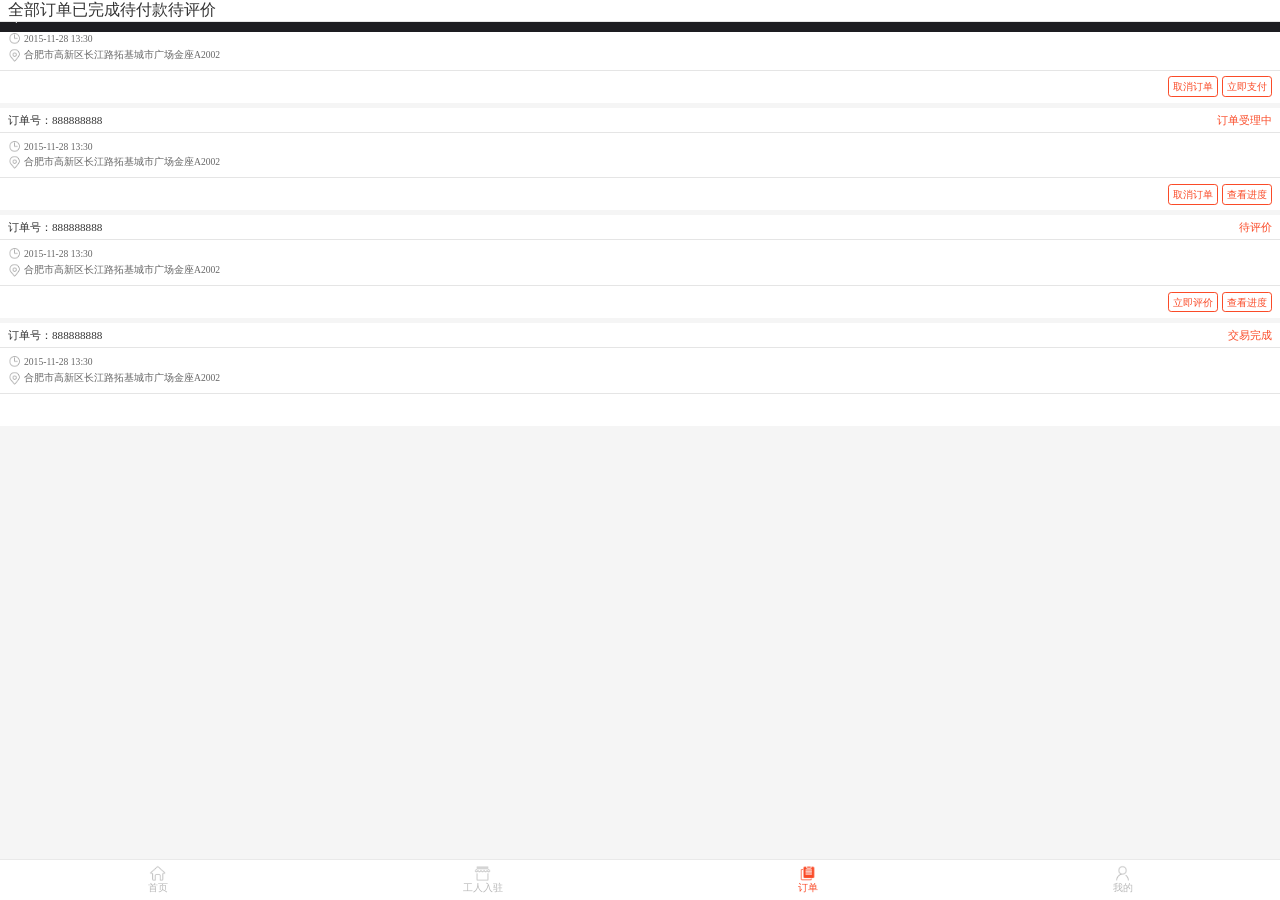
==== order.html @ eb3d5f2c "rename 1.0" ====
<!DOCTYPE html>
<html>
<head>
<meta http-equiv="Content-Type" content="text/html; charset=utf-8" />
<meta content="width=device-width, initial-scale=1.0, minimum-scale=1.0, maximum-scale=1.0, user-scalable=no" name="viewport">
<meta content="yes" name="apple-mobile-web-app-capable" />
<meta content="black" name="apple-mobile-web-app-status-bar-style" />
<meta content="telephone=no" name="format-detection" />
<title>我的订单</title>
<link rel="stylesheet" type="text/css" href="css/base.css">
<link rel="stylesheet" type="text/css" href="css/common.css">
<script type="text/javascript" src="js/jquery.min.js" ></script>
<script src="js/common.js"></script>
</head>

<body>
<header class="header" id="header">
<a href="javascript:history.go(-1)" target=_self class="back">返回</a>
<h1>我的订单</h1>
</header>
<!--header-end-->

<div class="container" id="container">

<!--我的订单选项卡-->
<div id="my-order" class="my-order">

    <!--栏目-->
    <ul id="nav">
      <li><span class="selected"><h2>全部订单</h2></span></li>
      <li><span><h2>已完成</h2></span></li>
      <li><span><h2>待付款</h2></span></li>
      <li><span><h2>待评价</h2></span></li>
    </ul>
    <!--栏目-->

    <!--内容-->
    <div id="menu_con">

      <!--全部订单开始-->
      <section class="tag" style="display:block">

        <div class="my-order-item">
          <div class="my-order-item-tit clearfix">
          <h3>订单号：888888888</h3>
          <span class="my-order-wait-zf">等待支付</span>
          </div>
          <div class="my-order-item-txt">
            <div class="my-order-time">2015-11-28  13:30</div>
            <div class="my-order-address">合肥市高新区长江路拓基城市广场金座A2002</div>
          </div>
          <div class="my-order-item-btn">
            <div class="pos-r">
              <span class="my-order-item-cancel">取消订单</span>
              <span class="my-order-item-red"><a href="order-payment.html">立即支付</a></span>
            </div>
          </div>
        </div>

        <div class="my-order-item">
          <div class="my-order-item-tit clearfix">
          <h3>订单号：888888888</h3>
          <span class="my-order-acceptance">订单受理中</span>
          </div>
          <div class="my-order-item-txt">
            <div class="my-order-time">2015-11-28  13:30</div>
            <div class="my-order-address">合肥市高新区长江路拓基城市广场金座A2002</div>
          </div>
          <div class="my-order-item-btn">
            <div class="pos-r">
              <span class="my-order-item-cancel">取消订单</span>
              <span class="my-order-item-jindu"><a href="order-schedule1.html">查看进度</a></span>
            </div>
          </div>
        </div>

        <div class="my-order-item">
          <div class="my-order-item-tit clearfix">
          <h3>订单号：888888888</h3>
          <span class="my-order-wait-pj">待评价</span>
          </div>
          <div class="my-order-item-txt">
            <div class="my-order-time">2015-11-28  13:30</div>
            <div class="my-order-address">合肥市高新区长江路拓基城市广场金座A2002</div>
          </div>
          <div class="my-order-item-btn">
            <div class="pos-r">
              <span class="my-order-item-red"><a href="order-evaluation.html">立即评价</a></span>
              <span class="my-order-item-jindu"><a href="order-schedule1.html">查看进度</a></span>
            </div>
          </div>
        </div>

        <div class="my-order-item">
          <div class="my-order-item-tit clearfix">
          <h3>订单号：888888888</h3>
          <span class="my-order-over">交易完成</span>
          </div>
          <div class="my-order-item-txt">
            <div class="my-order-time">2015-11-28  13:30</div>
            <div class="my-order-address">合肥市高新区长江路拓基城市广场金座A2002</div>
          </div>
          <div class="my-order-item-btn">
            <div class="pos-r">
<!--              <span class="my-order-item-cancel">取消订单</span>
              <span class="my-order-item-jindu"><a href="order-schedule1.html">查看进度</a></span>-->
            </div>
          </div>
        </div>
      </section>
      <!--全部订单结束-->

      <!--已完成开始-->
      <section class="tag" style="display:none">
        <div class="my-order-item">
          <div class="my-order-item-tit clearfix">
          <h3>订单号：888888888</h3>
          <span class="my-order-over">交易完成</span>
          </div>
          <div class="my-order-item-txt">
            <div class="my-order-time">2015-11-28  13:30</div>
            <div class="my-order-address">合肥市高新区长江路拓基城市广场金座A2002</div>
          </div>
          <div class="my-order-item-btn">
            <div class="pos-r">
<!--              <span class="my-order-item-cancel">取消订单</span>-->
            </div>
          </div>
        </div>
      </section>
      <!--已完成结束-->

      <!--待付款开始-->
      <section class="tag" style="display:none">
        <div class="my-order-item">
          <div class="my-order-item-tit clearfix">
          <h3>订单号：888888888</h3>
          <span class="my-order-wait-zf">等待支付</span>
          </div>
          <div class="my-order-item-txt">
            <div class="my-order-time">2015-11-28  13:30</div>
            <div class="my-order-address">合肥市高新区长江路拓基城市广场金座A2002</div>
          </div>
          <div class="my-order-item-btn">
            <div class="pos-r">
              <span class="my-order-item-cancel">取消订单</span>
              <span class="my-order-item-pay">立即支付</span>
            </div>
          </div>
        </div>
      </section>
      <!--待付款结束-->

      <!--待评价开始-->
      <section class="tag" style="display:none">
        <div class="my-order-item">
          <div class="my-order-item-tit clearfix">
          <h3>订单号：888888888</h3>
          <span class="my-order-wait-pj">待评价</span>
          </div>
          <div class="my-order-item-txt">
            <div class="my-order-time">2015-11-28  13:30</div>
            <div class="my-order-address">合肥市高新区长江路拓基城市广场金座A2002</div>
          </div>
          <div class="my-order-item-btn">
            <div class="pos-r">
              <span class="my-order-item-pj">立即评价</span>
              <span class="my-order-item-jindu"><a href="order-schedule1.html">查看进度</a></span>
            </div>
          </div>
        </div>
      </section>
      <!--待评价结束-->
    </div>
    <!--内容-->

</div>
<script>
var tabs=function(){
    function tag(name,elem){
        return (elem||document).getElementsByTagName(name);
    }
    //获得相应ID的元素
    function id(name){
        return document.getElementById(name);
    }
    function first(elem){
        elem=elem.firstChild;
        return elem&&elem.nodeType==1? elem:next(elem);
    }
    function next(elem){
        do{
            elem=elem.nextSibling;
        }while(
            elem&&elem.nodeType!=1
        )
        return elem;
    }
    return {
        set:function(elemId,tabId){
            var elem=tag("li",id(elemId));
            var tabs=tag("section",id(tabId));
            var listNum=elem.length;
            var tabNum=tabs.length;
            for(var i=0;i<listNum;i++){
                    elem[i].onclick=(function(i){
                        return function(){
                            for(var j=0;j<tabNum;j++){
                                if(i==j){
                                    tabs[j].style.display="block";
                                    //alert(elem[j].firstChild);
                                    elem[j].firstChild.className="selected";
                                }
                                else{
                                    tabs[j].style.display="none";
                                    elem[j].firstChild.className="";
                                }
                            }
                        }
                    })(i)
            }
        }
    }
}();
tabs.set("nav","menu_con");//执行
</script>
<script language="JavaScript">
 $(document).ready(function(){
	$('html,body').animate({scrollTop:'0px'},"fast");
  $("#nav li").click(function(){
	$('html,body').animate({scrollTop: '0px'},"fast");
  });
  });
</script>
<!--我的订单选项卡结束-->

</div>
<!--container-end-->

<!--footer-->
<footer class="footer" id="footer">
  <ul class="footnav box-flex">
    <li><a href="index.html" class="home"><i></i><span class="full-block">首页</span></a></li>
    <li><a href="worker-join.html" class="foot-worker"><i></i><span class="full-block">工人入驻</span></a></li>
    <li class="on"><a href="my-order.html" class="foot-order"><i></i><span class="full-block">订单</span></a></li>
    <li><a href="my.html" class="my"><i></i><span class="full-block">我的</span></a></li>
  </ul>
</footer>
<!--footer-end-->

</body>
</html>
---- css/base.css ----
@charset "utf-8";
/* CSS Document */

/* CSS Document */@charset=utf-8;/*css reset*/
* {
	box-sizing:border-box;
	-moz-box-sizing:border-box;/* Firefox */
	-webkit-box-sizing:border-box;/* Safari */
	outline: none;
	-webkit-text-size-adjust: none;
	-webkit-tap-highlight-color: rgba(0, 0, 0, 0);
	-webkit-tap-highlight-color: transparent;/* For some Androids */
}
html {
	-webkit-text-size-adjust:none;
	-webkit-text-size-adjust: none;
	-webkit-tap-highlight-color: rgba(0, 0, 0, 0);
	-webkit-tap-highlight-color: transparent;/* For some Androids */
}
body {
	font-family:"microsoft yahei";
	color:#333;
	background:#f5f5f5;
	outline: none;
}
body, div, dl, dt, dd, ul, ol, li, p, h1, h2, h3, h4, h5, h6, pre, form, fieldset, th, td {
	margin:0;
	padding:0;
}
h1, h2, h3, h4, h5, h6, input, select, textarea, option, button {
	font-size:100%;
	font-weight:normal;
}
table {
	border-collapse:collapse;
	border-spacing:0;
}
fieldset, img {
	border:0
}
h1, h2, h3, h4, h5, h6, input, select, textarea, option, button {
	font-size:100%
}
abbr {
	border:0;
}
em, i {
	font-style:normal;
}
ul, ol, li {
	list-style:none;
}
ul{ background-color:#fff; }
a {
	text-decoration:none;
	outline: none;
	display:block;
}
a:hover { vertical-align:
	outline: none;
	text-decoration:none;
}
a, button, input, textarea, select {
	-webkit-tap-highlight-color: rgba(0, 0, 0, 0);
	background:none;
	border:none;
}/* 1.去除android a/button/input标签被点击时产生的边框 2.去除ios a标签被点击时产生的半透明灰色背景 */
.clear {
	clear:both;
	height:0;
}
textarea {
	resize:none;
}/*禁止改变大小*//*解决firefox按钮文字难以垂直居中问题*/
input[type="reset"]::-moz-focus-inner, input[type="button"]::-moz-focus-inner, input[type="submit"]::-moz-focus-inner, input[type="file"] > input[type="button"]::-moz-focus-inner {
border:none;
padding:0;
}
input, textarea, select, option, button, form, fieldset {
	font-family: "microsoft yahei";
	margin:0;
	padding:0;
	border:none;
	outline:none;
	-moz-box-sizing: content-box;
	-webkit-box-sizing: content-box;
	-o-box-sizing: content-box;
	-ms-box-sizing: content-box;
	box-sizing: content-box;
}
/* common */.txthide {
	text-indent:-9999px;
	overflow:hidden;
}
.rightmore:after {
	content:' >>';
	font-weight:bold;
}
.leftmore:before {
	content:' >>';
	font-weight:bold;
}
.txt-ellipsis {
	width:100%;
	overflow:hidden;
	word-break: break-all;
	text-overflow: ellipsis;
	-webkit-line-clamp:1;
	-webkit-box-orient: vertical;
	display: -webkit-box;
	font-size: 1.375em;
}
/*about pisition*/.center {
	margin-left:auto;
	margin-right:auto;
}
.fl {
	float:left;
	display:inline;
}/*浮动bug*/
.fr {
	float:right;
	display:inline;
}
.clearfix:after {
	content:".";
	height:0;
	display:block;
	visibility:hidden;
	clear:both;
}/*IE6>*/
*html .clearfix {
*zoom:1
}/*IE7>*/
*:first-child + html .clearfix {
	zoom:1
}
.zoom {
*zoom:1
}
img {
	display: block;
	width: 100%;
	height: auto;
}
.box-flex {
	display:-moz-box;/* Firefox */
	display:-webkit-box;/* Safari and Chrome */
	display:box;
}
/*-------------header-----------*/
.header {
	position: fixed;
	top: 0;
	left: 0;
	height:2rem;
	line-height:2rem;
	background-color:#1d1d21;
	width:100%;
	display: -moz-box;
	display: -webkit-box;
	display: box;
	-ms-flex-align: center;
	-webkit-align-items: center;
	-webkit-box-align: center;
	align-items: center;
	z-index: 1000;
}
.header a {
	color:#fff;
	font-size:0.7rem;
}
.header a.back {
	background:url(../images/back.png) left center no-repeat;
	background-size:auto 40%;
	padding-left:0.625rem;
	margin:0 0.625rem;
}
.header h1{ color:#fff; font-size:0.8rem; margin-right:3.25rem; text-align:center;-webkit-box-flex: 1;-moz-box-flex: 1;-ms-box-flex: 1; box-flex: 1;}
.header-save h1{ margin-right:0; }
.header-save button{ color:#fff; padding-left: 0.625rem; margin:0 0.625rem;font-size: 0.7rem;}
/*-------------footer-----------*/
/*footer*/
.footer {position:fixed;bottom:0;left:0;width:100%;border-top:1px solid #e9e9e9;background:rgba(255, 255, 255, 1);z-index:9999;}
.footnav{width:100%;}
.footnav li {-moz-box-flex:1;-webkit-box-flex:1; box-flex:1;}
.footnav li a { display:inline-block; width:100%; padding:0.3rem 0; }
.footnav li a span{ display:block;width:100%; font-size:0.6rem;color:#b9b9b9;text-align:center;}
.footnav li a i{ display:block; width:1.1rem; height:1.1rem; margin:0 auto; background-position:center center; background-repeat: no-repeat; background-size:contain;}
.footnav li .home i{background-image:url(../images/home.png);}
.footnav li .foot-worker i{background-image:url(../images/worker.png);}
.footnav li .foot-order i{background-image:url(../images/order.png);}
.footnav li .my i{background-image:url(../images/my.png);}
.footnav li.on a span{color:#fa4b28;}
.footnav li.on .home i{background-image:url(../images/home-on.png);}
.footnav li.on .foot-worker i{background-image:url(../images/worker-on.png);}
.footnav li.on .foot-order i{background-image:url(../images/order-on.png);}
.footnav li.on .my i{background-image:url(../images/my-on.png);}
---- css/common.css ----
@charset "utf-8";

.header-bot-item {
	height: 1.75rem;
	line-height: 1.75rem;
	background-color: #fa4b28;
	color: #fff;
	width: 100%;
	display: -moz-box;
	display: -webkit-box;
	display: box;
	-ms-flex-align: center;
	-webkit-align-items: center;
	-webkit-box-align: center;
	align-items: center
}
.header-bot-item em {
	font-size: 0.7rem;
	display: block;
	margin-left: 0.625rem;
	text-align: center
}
.header-bot-item h2 {
	font-size: 0.75rem;
	text-align: center;
	-webkit-box-flex: 1;
	-moz-box-flex: 1;
	-ms-box-flex: 1;
	box-flex: 1
}
.header-bot-item .tel {
	width: 25px;
	height: 25px;
	float: left;
	left: 370px;
	position: relative;
	top: 10px;
	z-index: 5;
	background: url(../images/header-bot-tel.jpg) center center no-repeat;
	background-size: cover
}
.banner {
	position: relative;
	background: #fff
}
.banner-pics-list li {
	width: 100%
}
.banner-pics-list li a img {
	display: block;
	width: 100%
}
.banner-tit {
	position: absolute;
	left: 0;
	bottom: 0.5rem;
	font-size: 0;
	width: 100%;
	text-align: center;
	background-color: transparent
}
.banner-tit li {
	width: 0.5rem;
	height: 0.5rem;
	display: inline-block;
	vertical-align: middle;
	background-color: rgba(255, 255, 255, 1);
	-webkit-border-radius: 100%;
	border-radius: 100%;
	margin-right: 0.3rem
}
.banner-tit li.on {
	background-color: rgba(0, 0, 0, .4)
}
.ind-nav {
	margin-bottom: 0.35rem;
	position: relative
}
.ind-nav::after {
	content: '';
	height: 1px;
	width: 100%;
	background: #ededed;
	position: absolute;
	bottom: 0;
	left: 0
}
.ind-nav .ind-tit {
	height: 1.85rem;
	background-color: #FFF
}
.ind-nav .ind-tit h2 {
	height: 1.85rem;
	line-height: 2rem;
	width: 4.2rem;
	color: #fff;
	font-size: 0.7rem;
	text-align: center;
	background: url(../images/ind-tit.png) center center no-repeat;
	background-size: contain
}
.ind-nav ul {
	height: 8rem;
	border-top: 1px solid #efefef;
	overflow: hidden
}
.ind-nav ul.intro {
	height: auto
}
.ind-nav ul li {
	float: left;
	width: 25%;
	height: 4rem;
	box-sizing: border-box;
	-moz-box-sizing: border-box;
	-webkit-box-sizing: border-box;
	border-right: 1px solid #ededed;
	border-bottom: 1px solid #ededed;
	-webkit-box-align: center;
	box-align: center;
	-webkit-align-items: center;
	align-items: center;
	display: -moz-box;
	display: -webkit-box;
	display: box
}
.ind-nav ul li:last-child {
	border-right: none
}
.ind-nav ul li div {
	margin: 0 auto;
	width: 100%
}
.ind-nav ul li a i, .more i {
	width: 1.5rem;
	height: 1.5rem;
	display: block;
	margin: 0 auto 0.3rem
}
.ind-nav ul li a em, .ind-nav .more {
	color: #222222;
	font-size: 0.6rem;
	text-align: center;
	display: block
}
.ind-nav .more {
	width: 25%;
	position: absolute;
	bottom: 0;
	right: 0;
	padding: 0.6rem 0;
	z-index: 10;
	background-color: #fff;
	border-bottom: 1px solid #ededed
}
.ind-nav .add-more {
	width: 100%;
	position: static;
	border-bottom: none;
	display: block
}
ul.intro li:last-child {
	border-right: 1px solid #ededed
}
.ind-nav .hide-more {
	display: none
}
.ind-item a {
	padding: 0.4rem 0;
	background-color: #fff;
	margin-bottom: 0.35rem;
	display: -moz-box;
	display: -webkit-box;
	display: box;
	-ms-flex-align: center;
	-webkit-align-items: center;
	-webkit-box-align: center;
	align-items: center
}
.ind-item .ind-item-img {
	height: 3rem;
	width: 3rem;
	margin: 0 0.5rem 0 0.8rem
}
.ind-item h3 {
	font-size: 0.7rem;
	margin-bottom: 0.2rem
}
.ind-item h3.red {
	color: #ed5a37
}
.ind-item h3.green {
	color: #3cad7b
}
.ind-item p {
	color: #9d9a9b;
	font-size: 0.6rem
}
.my-face {
	height: 6.65rem;
	width: 100%;
	display: -moz-box;
	display: -webkit-box;
	display: box;
	-ms-flex-align: center;
	-webkit-align-items: center;
	-webkit-box-align: center;
	align-items: center;
	background: url(../images/face-bg.jpg) center center no-repeat;
	background-size: cover
}
.my-face .my-face-con {
	height: 5rem;
	width: 5rem;
	margin: 0 auto;
	position: relative
}
.my-face .my-face-pic {
	width: 3.75rem;
	height: 3.75rem;
	margin: 0 auto;
	overflow: hidden;
	border: 2px solid #fff;
	-moz-border-radius: 100%;
	-webkit-border-radius: 100%;
	border-radius: 100%
}
.my-face p {
	width: 100%;
	text-align: center;
	color: #fff;
	font-size: 0.7rem;
	position: absolute;
	bottom: 0;
	left: 0
}
.personal-list ul {
	margin-bottom: 0.25rem;
	border-top: 1px solid #f5f5f5;
	border-bottom: 1px solid #f5f5f5
}
.personal-list ul li {
	padding: 0 5%;
	height: 2.25rem;
	line-height: 2.25rem;
	border-bottom: 1px solid #e5e5e5;
	background: url(../images/my-arrow.png) 95% center no-repeat;
	background-size: 0.275rem 0.5rem
}
.personal-list ul li:last-child {
	border-bottom: none
}
.personal-list ul li a.my-icon-wddd {
	background-image: url(../images/my-icon-wddd.png)
}
.personal-list ul li a.my-icon-ddjd {
	background-image: url(../images/my-icon-ddjd.png)
}
.personal-list ul li a.my-icon-grzl {
	background-image: url(../images/my-icon-grzl.png)
}
.personal-list ul li a.my-icon-yhq {
	background-image: url(../images/my-icon-yhq.png)
}
.personal-list ul li a.my-icon-wdjf {
	background-image: url(../images/my-icon-wdjf.png)
}
.personal-list ul li a.my-icon-gsjj {
	background-image: url(../images/my-icon-gsjj.png)
}
.personal-list ul li a.my-icon-bzzx {
	background-image: url(../images/my-icon-bzzx.png)
}
.personal-list ul li a.my-icon-kfzx {
	background-image: url(../images/my-icon-kfzx.png)
}
.personal-list ul li a {
	color: #181818;
	font-size: 0.7rem;
	padding-left: 2.2em;
	background-position: left center;
	background-repeat: no-repeat;
	background-size: auto 50%
}
.personal-list ul li a .my-tel {
	float: right;
	display: inline-block;
	margin-right: 5%;
	color: #999999;
	font-size: 0.7rem
}
.personal-data1 ul li {
	height: 2.25rem;
	line-height: 2.25rem;
	overflow: hidden;
	border-bottom: 1px solid #e5e5e5;
	padding: 0 0.5rem;
	background: url(../images/my-arrow.png) 95% center no-repeat;
	background-size: 0.275rem 0.5rem
}
.personal-data1 ul li a {
	color: #181818;
	font-size: 0.6rem
}
.personal-data1 ul li a span {
	display: block;
	max-width: 40%;
	float: left;
	overflow: hidden
}
.personal-data1 ul li a em {
	max-width: 60%;
	text-align: right;
	color: #999999;
	float: right;
	margin-right: 5%;
	display: -webkit-box;
	-webkit-line-clamp: 1;
	-webkit-box-orient: vertical;
	word-wrap: break-word;
	overflow: hidden;
	-webkit-box-pack: center
}
.center_edit {
	width: 60%;
	font-size: 0.9em;
	color: #999;
	border: 0px
}
.classification ul li {
	padding: 1rem 0;
	width: 50%;
	float: left;
	border-bottom: 1px solid #f0f0f0;
	border-right: 1px solid #f0f0f0;
	box-sizing: border-box;
	-moz-box-sizing: border-box;
	-webkit-box-sizing: border-box
}
.classification ul li:nth-last-child(odd) {
	border-right: none
}
.classification ul li a {
	display: block;
	width: 6.5rem;
	margin: 0 auto
}
.classification ul li a img {
	width: 6.5rem;
	height: 5.5rem
}
.classification ul li a span {
	height: 1.6rem;
	line-height: 0.8rem;
	display: block;
	font-size: 0.6rem;
	margin-top: 0.3rem;
	color: #181818;
	text-align: center;
	display: -webkit-box;
	-webkit-line-clamp: 2;
	-webkit-box-orient: vertical;
	word-wrap: break-word;
	overflow: hidden;
	-webkit-box-pack: center
}
.classification ul.other li a .other-img {
	width: 4.5rem;
	height: 4.5rem;
	margin: 0 auto;
	overflow: hidden;
	-moz-border-radius: 100%;
	-webkit-border-radius: 100%;
	border-radius: 100%
}
.pro-list ul li {
	padding: 0.5rem 0.4rem;
	border-bottom: 1px solid #e5e5e5;
	display: -moz-box;
	display: -webkit-box;
	display: box;
	-webkit-box-align: center;
	box-align: center;
	-webkit-align-items: center;
	align-items: center;
	box-sizing: border-box;
	-moz-box-sizing: border-box;
	-webkit-box-sizing: border-box
}
.pro-list ul li a .pro-list-img {
	width: 4.7rem;
	height: 3.85rem
}
.pro-list ul li .pro-list-txt {
	padding: 0 0.5rem;
	-webkit-box-flex: 1;
	-moz-box-flex: 1;
	-ms-box-flex: 1;
	box-flex: 1
}
.pro-list ul li .pro-list-txt .pro-list-txt-tit {
	font-size: 0.7rem;
	color: #181818;
	display: -webkit-box;
	-webkit-line-clamp: 2;
	-webkit-box-orient: vertical;
	word-wrap: break-word;
	overflow: hidden;
	-webkit-box-pack: center
}
.pro-list ul li .pro-list-txt span {
	color: #fff;
	font-size: 0.6rem;
	background-color: #fa4b28;
	padding: 0 0.1rem
}
.pro-list ul li .pro-list-txt p, .pro-list ul li .pro-list-txt p a {
	display: inline-block;
	color: #999999;
	font-size: 0.7rem
}
.goods-allocation ul {
	background-color: transparent
}
.goods-allocation ul li {
	background-color: #fff;
	margin-top: 0.3rem;
	padding: 0.6rem
}
.goods-allocation ul li a {
	background: url(../images/my-arrow.png) 95% center no-repeat;
	background-size: 0.275rem 0.5rem;
	display: -webkit-box;
	display: -webkit-flex;
	display: flex;
	-webkit-box-align: center;
	box-align: center;
	-webkit-align-items: center;
	align-items: center
}
.goods-allocation-img {
	width: 3.2rem;
	height: 3.2rem;
	margin-right: 0.5rem;
	overflow: hidden
}
.goods-allocation-txt h2 {
	color: #222222;
	font-size: 0.7rem;
	margin-bottom: 0.2rem
}
.goods-allocation-txt p {
	color: #666666;
	font-size: 0.6rem
}
.details-price, .min-price {
	background-color: #fff;
	padding: 0 0.5rem;
	font-size: 0.6rem;
	margin-bottom: 0.3rem;
	color: #181818
}
.details-price li {
	height: 1.9rem;
	line-height: 1.9rem;
	border-bottom: 1px solid #efefef
}
.details-price li:last-child {
	border-bottom: none
}
.details-price li em {
	color: #fa4b28;
	font-size: 0.85rem
}
.min-price-tit {
	padding: 0.5rem 0
}
.min-price-tit h2 {
	border-left: 2px solid #fa4b28;
	padding-left: 0.25rem;
	color: #999999;
	font-size: 0.7rem
}
.min-price-con {
	line-height: 1rem;
	padding-bottom: 0.75rem
}
.min-price-bot {
	width: 100%;
	position: fixed;
	bottom: 0;
	left: 0;
	height: 2.1rem;
	line-height: 2.1rem
}
.min-price-bot a {
	color: #fff;
	font-size: 0.75rem;
	text-align: center;
	display: block
}
.min-price-bot div {
	width: 50%;
	height: 100%;
	float: left
}
.min-price-tel {
	background-color: #1a85f8
}
.min-price-order {
	background-color: #ff731c
}
.car-description {
	color: #181818;
	font-size: 0.6rem;
	line-height: 1rem;
	background-color: #fff;
	padding: 0.5rem;
	border-bottom: 1px solid #e5e5e5
}
ul.car-details {
	margin-bottom: 0.3rem;
	padding: 0.5rem;
	font-size: 0.6rem;
	color: #999999
}
ul.car-details em {
	display: inline-block
}
ul.car-details li {
	width: 100%;
	float: left;
	margin-bottom: 0.5rem;
	padding-left: 1rem;
	background-size: 0.75rem 0.75rem;
	background-position: left center;
	background-repeat: no-repeat;
	box-sizing: border-box;
	-moz-box-sizing: border-box;
	-webkit-box-sizing: border-box
}
ul.car-details li.fwfw {
	background-image: url(../images/fwfw.png)
}
ul.car-details li.fwqy {
	background-image: url(../images/fwqy.png)
}
ul.car-details li.fwdz {
	background-image: url(../images/fwdz.png)
}
ul.car-details li.fwdh {
	background-image: url(../images/fwdh.png)
}
ul.repair-price li span {
	color: #999999
}
ul.repair-price li span i {
	color: #fa4b28
}
ul.repair-price li span em {
	font-size: 0.9rem
}
.tip {
	margin-bottom: 0.3rem;
	margin-left: 0.5rem;
	padding: 0.3rem 0.3rem 0.3rem 1rem;
	background: url(../images/tip.png) left center no-repeat;
	background-size: auto 60%;
	color: #ff731c;
	font-size: 0.5rem
}
.repair-price-con ul li {
	font-size: 0.2rem;
	list-style-type: none;
	color: #0c75e7;
	margin-left: 0.5rem;
	list-style: disc
}
.repair-price-con ul li a {
	font-size: 0.6rem;
	color: #0c75e7;
	text-decoration: underline
}
.order-confirm {
	padding: 0.3rem 0
}
ul.order-confirm-list li {
	width: 100%;
	padding: 0.3rem 0.5rem;
	float: left;
	display: -moz-box;
	display: -webkit-box;
	display: box;
	box-sizing: border-box;
	-moz-box-sizing: border-box;
	-webkit-box-sizing: border-box
}
ul.order-confirm-list li h2 {
	margin-right: 0.5rem;
	display: block;
	color: #666666;
	font-size: 0.6rem
}
ul.order-confirm-list li span {
	display: block;
	color: #181818;
	font-size: 0.6rem;
	-webkit-box-flex: 1;
	-moz-box-flex: 1;
	-ms-box-flex: 1;
	box-flex: 1
}
ul.order-price {
	padding: 0 0.5rem;
	margin: 0.3rem 0
}
ul.order-price li {
	width: 100%;
	height: 1.9rem;
	line-height: 1.9rem;
	float: left;
	display: -moz-box;
	display: -webkit-box;
	display: box
}
ul.order-price li:last-child {
	border-top: 1px solid #f5f5f5
}
ul.order-price li h2 {
	margin-right: 0.5rem;
	display: block;
	color: #666666;
	font-size: 0.6rem
}
ul.order-price li span {
	color: #fa4b28;
	font-size: 0.6rem;
	text-align: right;
	display: block;
	-webkit-box-flex: 1;
	-moz-box-flex: 1;
	-ms-box-flex: 1;
	box-flex: 1
}
ul.order-price li p {
	width: 100%;
	font-size: 0.7rem;
	color: #181818;
	text-align: right
}
ul.order-price li p em {
	color: #fa4b28
}
.order-schedule-img {
	padding: 0.5rem 0
}
a.pay, span.cancel, .submit-btn, .confirm-payment, .order, .sure-order, .tjxx {
	border: none !important;
	padding: 0 !important;
	display: block;
	width: 90%;
	height: 2.1rem;
	line-height: 2.1rem;
	margin: 0.6rem auto;
	background-color: #ff731c;
	color: #fff;
	text-align: center;
	-moz-border-radius: 0.2rem;
	-webkit-border-radius: 0.2rem;
	border-radius: 0.2rem;
	font-size: 0.8rem
}
.order-num span.state {
	color: #1a85f9;
	font-size: 0.6rem
}
ul.order-cancel-list li:last-child {
	height: 2rem;
	line-height: 2rem;
	padding: 0 0.5rem;
	border-top: 1px solid #e5e5e5
}
ul.order-cancel-list li p {
	width: 100%;
	font-size: 0.7rem;
	color: #181818;
	text-align: left
}
ul.order-cancel-list li p em {
	color: #fa4b28
}
span.cancel {
	color: #ff731c;
	background-color: transparent;
	border: 1px solid #ff731c
}
.order-num, .payways {
	background-color: #fff;
	margin-bottom: 0.3rem;
	color: #181818;
	font-size: 0.7rem
}
.order-num, .payways-tit {
	height: 1.85rem;
	line-height: 1.85rem;
	padding: 0 0.6rem
}
.payways ul li, .payways-tit {
	border-bottom: 1px solid #f3f3f3
}
.payways ul li a {
	padding: 0.6rem;
	background: url(../images/my-arrow.png) 95% center no-repeat;
	background-size: 0.275rem 0.5rem;
	display: -webkit-box;
	display: -webkit-flex;
	display: flex;
	-webkit-box-align: center;
	box-align: center;
	-webkit-align-items: center;
	align-items: center
}
.payways-img {
	width: 2rem;
	height: 2rem;
	margin-right: 0.5rem;
	overflow: hidden
}
.payways-txt {
	-webkit-box-flex: 1;
	-moz-box-flex: 1;
	-ms-box-flex: 1;
	box-flex: 1
}
.payways-txt h2 {
	color: #181818
}
.payways-txt p {
	color: #999999;
	font-size: 0.6rem
}
.integral-head {
	height: 4.45rem;
	width: 100%;
	background: url(../images/integral-bg.jpg) center center repeat-x;
	box-sizing: border-box;
	-moz-box-sizing: border-box;
	-webkit-box-sizing: border-box;
	padding-top: 1.5rem
}
.integral-head p {
	color: #fff;
	font-size: 0.7rem;
	text-align: center
}
.integral-head p em {
	font-size: 1.8rem;
	text-shadow: 0 0 0.1rem rgba(161, 9, 24, 0.4)
}
.integral-rule {
	background-color: #fff;
	padding: 0 0.5rem;
	font-size: 0.6rem;
	margin-bottom: 0.3rem;
	color: #181818
}
.integral-rule-tit {
	padding: 0.5rem 0
}
.integral-rule-tit h2 {
	border-left: 2px solid #fa4b28;
	padding-left: 0.25rem;
	color: #999999;
	font-size: 0.6rem
}
.integral-rule-con {
	line-height: 1.2rem;
	padding-bottom: 1rem
}
.modify input {
	width: 100%;
	line-height: 2.2rem;
	height: 2.2rem;
	margin-top: 0.3rem;
	padding: 0 0.5rem;
	font-size: 0.6rem;
	background-color: #fff;
	border-bottom: 1px solid #e9e9e9;
	border-top: 1px solid #e9e9e9;
	box-sizing: border-box;
	-moz-box-sizing: border-box;
	-webkit-box-sizing: border-box
}
.modify input::-webkit-input-placeholder {
	color: #181818;
	font-size: 0.6rem
}
.modify input:-moz-placeholder {
	color: #181818;
	font-size: 0.6rem
}
.modify input::-moz-placeholder {
	color: #181818;
	font-size: 0.6rem
}
.modify input:-ms-input-placeholder {
	color: #181818;
	font-size: 0.6rem
}
.registered {
	margin-top: 0.3rem;
	padding: 0 0.5rem;
	background-color: #fff;
	border-top: 1px solid #e8e8e8;
	border-bottom: 1px solid #e8e8e8
}
.registered .field {
	border-bottom: 1px solid #efefef;
	position: relative
}
.registered .field:last-child {
	border-bottom: none
}
.registered .field a.fsyzm {
	position: absolute;
	right: 0.5rem;
	bottom: 0.2rem;
	display: block;
	min-width: 3.5rem;
	padding: 0.3rem 0.5rem;
	font-size: 13px;
	text-align: center;
	color: #ff731c;
	border: 1px solid #ff731c;
	-moz-border-radius: 0.3rem;
	-webkit-border-radius: 0.3rem;
	border-radius: 0.3rem
}
.registered .field input {
	padding: 0.6rem 0;
	font-size: 15px;
	color: #c8c8c8
}
.registered .field input.username {
	width: 100%
}
.registered .field input.yzm {
	width: 50%
}
.registered .field input::-webkit-input-placeholder {
	color: #c8c8c8
}
.registered .field input:-moz-placeholder {
	color: #c8c8c8
}
.registered .field input::-moz-placeholder {
	color: #c8c8c8
}
.registered .field input:-ms-input-placeholder {
	color: #c8c8c8
}
.modify {
	position: relative
}
.clear-close {
	display: none;
	position: absolute;
	right: 1rem;
	bottom: 50%;
	margin-bottom: -0.5rem;
	width: 0.7rem;
	height: 0.7rem;
	background: url(../images/clear.png) no-repeat;
	background-size: contain;
	outline: none
}
.username::-ms-clear {
	display: none
}
.username:valid+.clear-close {
	display: inline
}
.add-class ul {
	margin-bottom: 0.3rem
}
.add-class ul li {
	padding: 0 0.5rem;
	border-bottom: 1px solid #e5e5e5;
	height: 2.25rem;
	line-height: 2.25rem
}
.add-class ul li label {
	color: #181818;
	font-size: 0.7rem;
	margin-right: 0.5rem;
	text-align: right;
	min-width: 2rem;
	display: inline-block
}
.add-class ul li input {
	color: #bbbbbb;
	font-size: 0.7rem;
	width: 11rem
}
.online-evaluation-textarea {
	margin-bottom: 0 !important
}
.upload-photos {
	padding: 0.5rem;
	background-color: #fff
}
.upload-photos span {
	display: inline-block;
	width: 3.5rem;
	height: 3.5rem;
	background: url(../images/camera.png) center center no-repeat;
	background-size: contain
}
.upload-photos img {
	display: inline-block;
	width: 3.5rem;
	height: 3.5rem
}
.order-evaluation .maintenance-reservation-textarea {
	min-height: 6rem
}
.order-evaluation .maintenance-reservation-textarea span {
	padding: 1.5rem 0 1.5rem 2rem;
	margin-top: -1.5rem;
	background: url(../images/order-evaluation-icon.png) left center no-repeat;
	background-size: 1.65rem 1.175rem
}
.service-evaluation {
	background-color: #fff;
	padding: 0.5rem;
	border-top: 1px solid #e8f3fe
}
.service-evaluation span {
	font-size: 0.6rem;
	margin-right: 0.3rem;
	float: left;
	display: block;
	height: 0.75rem;
	line-height: 0.75rem
}
.worker-item {
	margin-bottom: 0.3rem;
	background-color: #fff;
	padding: 0 0.5rem;
	font-size: 0.6rem;
	color: #181818
}
.worker-item-tit {
	padding: 0.5rem 0
}
.worker-item-tit h2 {
	border-left: 2px solid #fa4b28;
	padding-left: 0.25rem;
	color: #999999;
	font-size: 0.6rem
}
.worker-item-con {
	line-height: 1rem;
	padding-bottom: 0.75rem
}
.worker {
	padding: 0
}
.worker .worker-top {
	padding: 0.5rem;
	border-bottom: 1px solid #efefef;
	display: -moz-box;
	display: -webkit-box;
	display: box;
	-webkit-box-align: center;
	box-align: center;
	-webkit-align-items: center;
	align-items: center
}
.worker .worker-top .worker-top-img {
	width: 3.25rem;
	height: auto;
	margin-right: 0.5rem;
	border: 1px solid #e8e8e8
}
.worker .worker-top .worker-top-txt {
	-webkit-box-flex: 1;
	-moz-box-flex: 1;
	-ms-box-flex: 1;
	box-flex: 1
}
.worker .worker-top .worker-top-txt h2 {
	font-size: 0.7rem;
	margin-bottom: 0.2rem
}
.worker .worker-top .worker-top-txt span {
	line-height: 1rem;
	color: #777777;
	margin-right: 0.5rem
}
.worker .worker-top .worker-top-txt span:last-child {
	display: block
}
.worker .worker-bot {
	padding: 0 0.5rem;
	height: 1.75rem;
	line-height: 1.75rem;
	background: url(../images/my-arrow.png) 95% center no-repeat;
	background-size: 0.275rem 0.5rem
}
.worker .worker-bot a {
	display: inline-block
}
.worker .worker-bot span {
	display: inline-block;
	margin-right: 0.1rem;
	vertical-align: middle
}
.worker .worker-bot span:first-child {
	color: #181818;
	font-size: 0.6rem
}
.worker .worker-bot span:last-child {
	color: #777777;
	font-size: 0.5rem
}
.sa_star {
	background: url(../images/star.png) no-repeat transparent;
	background-size: 7.575rem auto;
	background-position: -3.75rem 0;
	width: 3.75rem;
	height: 0.6rem;
	display: block
}
.sa_d {
	background: url(../images/star.png) no-repeat transparent;
	background-size: 7.575rem auto;
	background-position: 0px 0;
	height: 0.6rem;
	display: block
}
.user-evaluation-item {
	padding: 0.5rem;
	font-size: 0.6rem;
	border-bottom: 1px solid #e5e5e5
}
.user-evaluation-item .phone {
	color: #181818;
	margin-right: 0.5rem
}
.user-evaluation-item .time {
	color: #999999
}
.user-evaluation-item-con-txt, .user-evaluation-item-con-img {
	margin-top: 0.5rem
}
.user-evaluation-item-con-img {
	margin-right: -0.35rem
}
.user-evaluation-item-con-img img {
	float: left;
	width: 2.7rem;
	height: 2.7rem;
	margin-right: 0.35rem;
	margin-top: 0.35rem
}
.book-process, .project-description {
	background-color: #fff;
	margin-bottom: 0.3rem
}
.book-process-tit {
	line-height: 1.7rem;
	font-size: 0.7rem;
	color: #181818;
	padding-left: 0.5rem
}
.book-process-con {
	padding-bottom: 0.5rem
}
.project-description {
	padding: 0 0.6rem
}
.project-description-tit {
	padding: 0.5rem 0
}
.project-description-tit h2 {
	font-size: 0.7rem;
	border-left: 2px solid #fa4b28;
	padding-left: 0.25rem;
	color: #999999
}
.project-description-con {
	font-size: 0.6rem;
	line-height: 1rem;
	padding-bottom: 0.75rem
}
.book-recovery-bot {
	width: 100%;
	position: fixed;
	bottom: 0;
	left: 0;
	height: 2.1rem;
	line-height: 2.1rem
}
.book-recovery-bot div {
	width: 50%;
	height: 100%;
	float: left
}
.book-recovery-bot a {
	color: #fff;
	font-size: 0.75rem;
	text-align: center;
	display: block
}
.assessment {
	background-color: #30b507
}
.book {
	background-color: #ff731c
}
.maintenance-reservation ul {
	padding: 0 0.5rem
}
.maintenance-reservation ul li {
	height: 2.25rem;
	line-height: 2.25rem;
	background: url(../images/my-arrow.png) right center no-repeat;
	background-size: 0.275rem 0.5rem
}
.maintenance-reservation ul li a {
	font-size: 0.6rem;
	color: #181818;
	display: -moz-box;
	display: -webkit-box;
	display: box;
	-webkit-box-align: center;
	box-align: center;
	-webkit-align-items: center;
	align-items: center
}
.maintenance-reservation ul li a i {
	display: block;
	width: 0.75rem;
	height: 0.9rem;
	margin-right: 0.45rem
}
.maintenance-reservation ul li a span {
	display: block;
	border-bottom: 1px solid #e5e5e5;
	-webkit-box-flex: 1;
	-moz-box-flex: 1;
	-ms-box-flex: 1;
	box-flex: 1
}
.maintenance-reservation ul li:last-child a span {
	border-bottom: none
}
.maintenance-reservation-textarea {
	min-height: 3.5rem;
	font-size: 0.6rem;
	margin-bottom: 0.3rem;
	padding: 0.5rem;
	background-color: #fff;
	position: relative
}
.maintenance-reservation-textarea .textarea {
	width: 100%
}
.maintenance-reservation-textarea .layer {
	position: absolute;
	top: 0.5rem;
	left: 0.5rem;
	right: 0.5rem;
	bottom: 0.5rem;
	background-color: #fff;
	left: 0.5rem;
	top: 0.5rem
}
.maintenance-reservation-textarea span {
	display: block;
	background: url(../images/input-icon.png) left center no-repeat;
	background-size: 1.2rem 1rem;
	padding-left: 1.5rem;
	font-size: 0.6rem;
	color: #bbbbbb
}
.order-details {
	margin-bottom: 0.3rem;
	padding: 0 0.5rem 0.5rem 0.5rem;
	background-color: #fff;
	font-size: 0.6rem
}
.order-details-tit {
	background: url(../images/order-details-icon.png) left center no-repeat;
	background-size: 0.75rem 0.75rem;
	padding-left: 1rem;
	height: 2.25rem;
	line-height: 2.25rem;
	color: #181818;
	border-bottom: 1px solid #e5e5e5
}
.order-details-con p {
	padding: 0.5rem 0;
	position: relative
}
.order-details-con p input.order-number {
	width: 3rem;
	padding: 0.25rem;
	height: 100%;
	line-height: normal;
	border: 1px solid #aaaaaa;
	margin: 0 0.3rem
}
.order-details-con p input[type="checkbox"] {
	position: absolute;
	right: 0;
	top: 0.5rem;
	width: 0.9rem;
	height: 0.9rem;
	background-image: url(../images/checkbox.png);
	background-repeat: no-repeat;
	background-size: cover;
	vertical-align: middle;
	-webkit-appearance: none;
	border: 0
}
.order-details-con p input[type=checkbox]:checked {
	background-image: url(../images/checkbox-on.png)
}
.reservation {
	margin-bottom: 0.3rem
}
.worker-join .worker-join-item {
	font-size: 0.7rem;
	padding: 0.6rem 0.5rem;
	background-color: #fff;
	border-bottom: 1px solid #e5e5e5
}
.worker-join .worker-join-item label {
	float: left;
	min-width: 2.2rem;
	margin-right: 0.3rem;
	text-align: right
}
.worker-join .worker-join-item input {
	float: left
}
.worker-join-item.file, .worker-join-item.select {
	position: relative;
	background: #fff url(../images/my-arrow.png) 95% center no-repeat;
	background-size: 0.275rem 0.5rem
}
.worker-join .worker-join-item.file .worker-img {
	position: absolute;
	right: 10%;
	top: 0.2rem;
	width: 1.5rem;
	height: 1.5rem;
	border: 1px solid #e8e8e8;
	-moz-border-radius: 0.3rem;
	-webkit-border-radius: 0.3rem;
	border-radius: 0.3rem;
	overflow: hidden
}
#nav {
	position: fixed;
	top: 0;
	left: 0;
	right: 0;
	z-index: 1000
}
#menu_con {
	overflow: hidden
}
.coupons-tabBox ul {
	display: -moz-box;
	display: -webkit-box;
	display: box;
	text-align: center;
	-webkit-box-align: center;
	box-align: center;
	-webkit-align-items: center;
	align-items: center
}
.coupons-tabBox ul a {
	padding: 0.5rem 0;
	-webkit-box-flex: 1;
	-moz-box-flex: 1;
	-ms-box-flex: 1;
	box-flex: 1;
	font-size: 0.7rem;
	color: #181818
}
.coupons-tabBox ul a:last-child {
	border-right: none
}
.coupons-tabBox ul li span {
	display: block
}
.coupons-tabBox ul a.selected {
	border-bottom: 2px solid #fa4b28;
	color: #fa4b28
}
.coupons-tabBox .coupons-tabBoxitem {
	height: 3rem;
	background-color: #fff;
	margin-top: 0.5rem;
	display: -moz-box;
	display: -webkit-box;
	display: box;
	-webkit-box-align: center;
	box-align: center;
	-webkit-align-items: center;
	align-items: center
}
.coupons-tabBox .coupons-tabBoxitem .coupons-img {
	height: 3rem;
	line-height: 3rem;
	text-align: center;
	color: #fff;
	font-size: 1rem;
	font-weight: bold;
	width: 4.75rem
}
.coupons-tabBox .coupons-tabBoxitem .coupons-img.coupons-redbg {
	background-color: #f54545
}
.coupons-tabBox .coupons-tabBoxitem .coupons-img.coupons-greybg {
	background-color: #b2b2b3
}
.coupons-tabBox .coupons-tabBoxitem .coupons-img em {
	font-size: 1.5rem
}
.coupons-tabBox .coupons-tabBoxitem .coupons-txt {
	margin-left: 0.5rem;
	-webkit-box-flex: 1;
	-moz-box-flex: 1;
	-ms-box-flex: 1;
	box-flex: 1
}
.coupons-tabBox .coupons-tabBoxitem .coupons-txt h3 {
	display: block;
	color: #181818;
	font-size: 0.7rem
}
.coupons-tabBox .coupons-tabBoxitem .coupons-txt span {
	display: block;
	color: #999999;
	font-size: 0.6rem
}
.my-order ul {
	padding: 0 0.5rem
}
.my-order #nav {
	border-bottom: 1px solid #e5e5e5
}
.my-order ul {
	display: -moz-box;
	display: -webkit-box;
	display: box;
	text-align: center;
	-webkit-box-align: center;
	box-align: center;
	-webkit-align-items: center;
	align-items: center
}
.my-order ul a {
	padding: 0.5rem 0;
	-webkit-box-flex: 1;
	-moz-box-flex: 1;
	-ms-box-flex: 1;
	box-flex: 1;
	font-size: 0.7rem;
	color: #181818
}
.my-order ul a:last-child {
	border-right: none
}
.my-order ul li span {
	display: block
}
.my-order ul a.selected {
	border-bottom: 2px solid #fa4b28;
	color: #fa4b28
}
.my-order-item {
	background-color: #fff;
	margin-bottom: 0.3rem
}
.my-order-item-tit {
	padding: 0 0.5rem;
	font-size: 0.7rem;
	height: 1.5rem;
	line-height: 1.5rem
}
.my-order-item-tit h3 {
	float: left
}
.my-order-item-tit span {
	float: right
}
.my-order-wait-zf {
	color: #fa4b28
}
.my-order-acceptance {
	color: #fa4b28
}
.my-order-wait-pj {
	color: #fa4b28
}
.my-order-over {
	color: #fa4b28
}
.my-order-item-txt {
	padding: 0.5rem;
	border-top: 1px solid #e5e5e5;
	border-bottom: 1px solid #e5e5e5;
	font-size: 0.6rem;
	color: #666666
}
.my-order-time {
	background: url(../images/my-order-time.png) left center no-repeat;
	background-size: 0.9rem 0.9rem;
	padding-left: 1rem;
	margin-bottom: 0.3rem
}
.my-order-name {
	background: url(../images/goods_name.png) left center no-repeat;
	background-size: 0.9rem 0.9rem;
	padding-left: 1rem;
	margin-bottom: 0.3rem
}
.my-order-address {
	background: url(../images/my-order-address.png) left center no-repeat;
	background-size: 0.9rem 0.9rem;
	padding-left: 1rem
}
.my-order-item-btn {
	position: relative;
	height: 2rem
}
.my-order-item-btn span {
	display: block;
	float: left;
	text-align: center;
	border: 1px solid #fa4b28;
	width: 3.1rem;
	height: 1.3rem;
	line-height: 1.3rem;
	font-size: 0.6rem;
	color: #fa4b28;
	margin-left: 0.3rem;
	-moz-border-radius: 0.2rem;
	-webkit-border-radius: 0.2rem;
	border-radius: 0.2rem
}
.my-order-item-btn span.my-order-item-red {
	border: 1px solid #fa4b28;
	color: #fa4b28
}
.my-order-item-btn span.my-order-item-red a, .my-order-item-btn span.my-order-item-jindu a {
	color: #fa4b28
}
.pos-r {
	position: absolute;
	right: 0.5rem;
	top: 0.35rem
}
.jbsf-item {
	border-bottom: 1px solid #e5e5e5;
	padding: 0.5rem;
	position: relative
}
.top:after {
	content: '';
	display: block;
	width: 1.325rem;
	height: 1.325rem;
	font-size: 0.6rem;
	color: #fff;
	position: absolute;
	top: 0;
	left: 0;
	background: url(../images/topthree-icon.png) left center no-repeat;
	background-size: contain
}
.topone:after {
	content: '01'
}
.toptwo:after {
	content: '02'
}
.topthree:after {
	content: '03'
}
.jbsf-item {
	display: -moz-box;
	display: -webkit-box;
	display: box;
	-webkit-box-align: center;
	box-align: center;
	-webkit-align-items: center;
	align-items: center
}
.jbsf-item .jbsf-item-img {
	border: 1px solid #dfdfdf;
	width: 3.25rem;
	height: 3rem;
	overflow: hidden
}
.jbsf-item .jbsf-item-img img {
	width: 100%;
	height: 100%
}
.jbsf-item .jbsf-item-txt {
	padding-left: 0.3rem;
	-webkit-box-flex: 1;
	-moz-box-flex: 1;
	-ms-box-flex: 1;
	box-flex: 1
}
.jbsf-item .jbsf-item-txt h2 {
	font-size: 0.7rem;
	color: #181818
}
.jbsf-item .jbsf-item-txt .order-total, .jbsf-item .jbsf-item-txt .jbsf-details {
	height: 1rem;
	line-height: 1rem
}
.jbsf-item .jbsf-item-txt .order-total span, .jbsf-item .jbsf-item-txt .jbsf-details span {
	display: inline-block;
	vertical-align: middle;
	color: #777777;
	font-size: 0.6rem
}
.jbsf-item .jbsf-item-txt .order-total .sa_star {
	margin-right: 0.5rem
}
.jbsf-details .work-type {
	background-image: url(../images/work-type.png)
}
.jbsf-details .work-ages {
	background-image: url(../images/work-ages.png)
}
.jbsf-details .worker-address {
	background-image: url(../images/worker-address.png)
}
.jbsf-details span, .jbsf-details div {
	vertical-align: middle;
	padding-left: 0.7rem;
	background-repeat: no-repeat;
	background-position: left center;
	background-size: 0.6rem 0.6rem
}
.set_img {
	margin-right: 0.5rem;
	width: 3.5rem;
	height: 3.5rem
}
.mui-dtpicker-title h5 {
	box-sizing: border-box;
	-moz-box-sizing: border-box;
	-webkit-box-sizing: border-box
}
.modify {
	line-height: 1.2rem;
	padding: 0.5rem;
	font-size: 0.7rem;
	background-color: #fff;
	position: absolute;
	bottom: 0;
	left: 0;
	right: 0;
	top: 2rem
}
.order-total #star, .jbsf-item-txt a {
	display: inline-block
}
.worker-bot #star {
	display: inline-block;
	vertical-align: middle
}
#star {
	height: 0.75rem
}
#star ul {
	float: left;
	display: inline-block;
	height: 0.75rem;
	line-height: 0.75rem;
	background-color: transparent
}
#star li {
	height: 0.75rem;
	line-height: 0.75rem;
	float: left;
	width: 0.775rem;
	padding: 0;
	border: none;
	cursor: pointer;
	margin: 0 0.1rem;
	text-indent: -9999px;
	background: url(../images/star.png) center center no-repeat;
	background-size: 0.75rem 0.775rem
}
#star li.on {
	background: url(../images/star-on.png) center center no-repeat;
	background-size: 0.75rem 0.775rem
}
.my-order-item-btn span.my-order-item-blue {
	border: 1px solid blue;
	color: blue
}
.my-order-item-btn span.my-order-item-gray {
	border: 1px solid grey;
	color: grey
}
.book-ok {
	margin-top: 5rem;
	text-align: center
}
.book-ok-img {
	height: 3.5rem;
	width: 3.5rem;
	margin: 0 auto;
	margin-bottom: 0.5rem
}
.book-ok h2 {
	font-size: 1rem;
	color: #999999;
	margin-bottom: 0.5rem
}
.book-ok p {
	font-size: 0.6rem;
	color: #555555;
	margin-bottom: 0.5rem
}
.book-ok a {
	width: 6rem;
	height: 1.5rem;
	line-height: 1.5rem;
	font-size: 0.65rem;
	margin: 0 auto;
	background-color: #ff731c;
	color: #fff;
	-moz-border-radius: 100px;
	-webkit-border-radius: 100px;
	border-radius: 100px
}
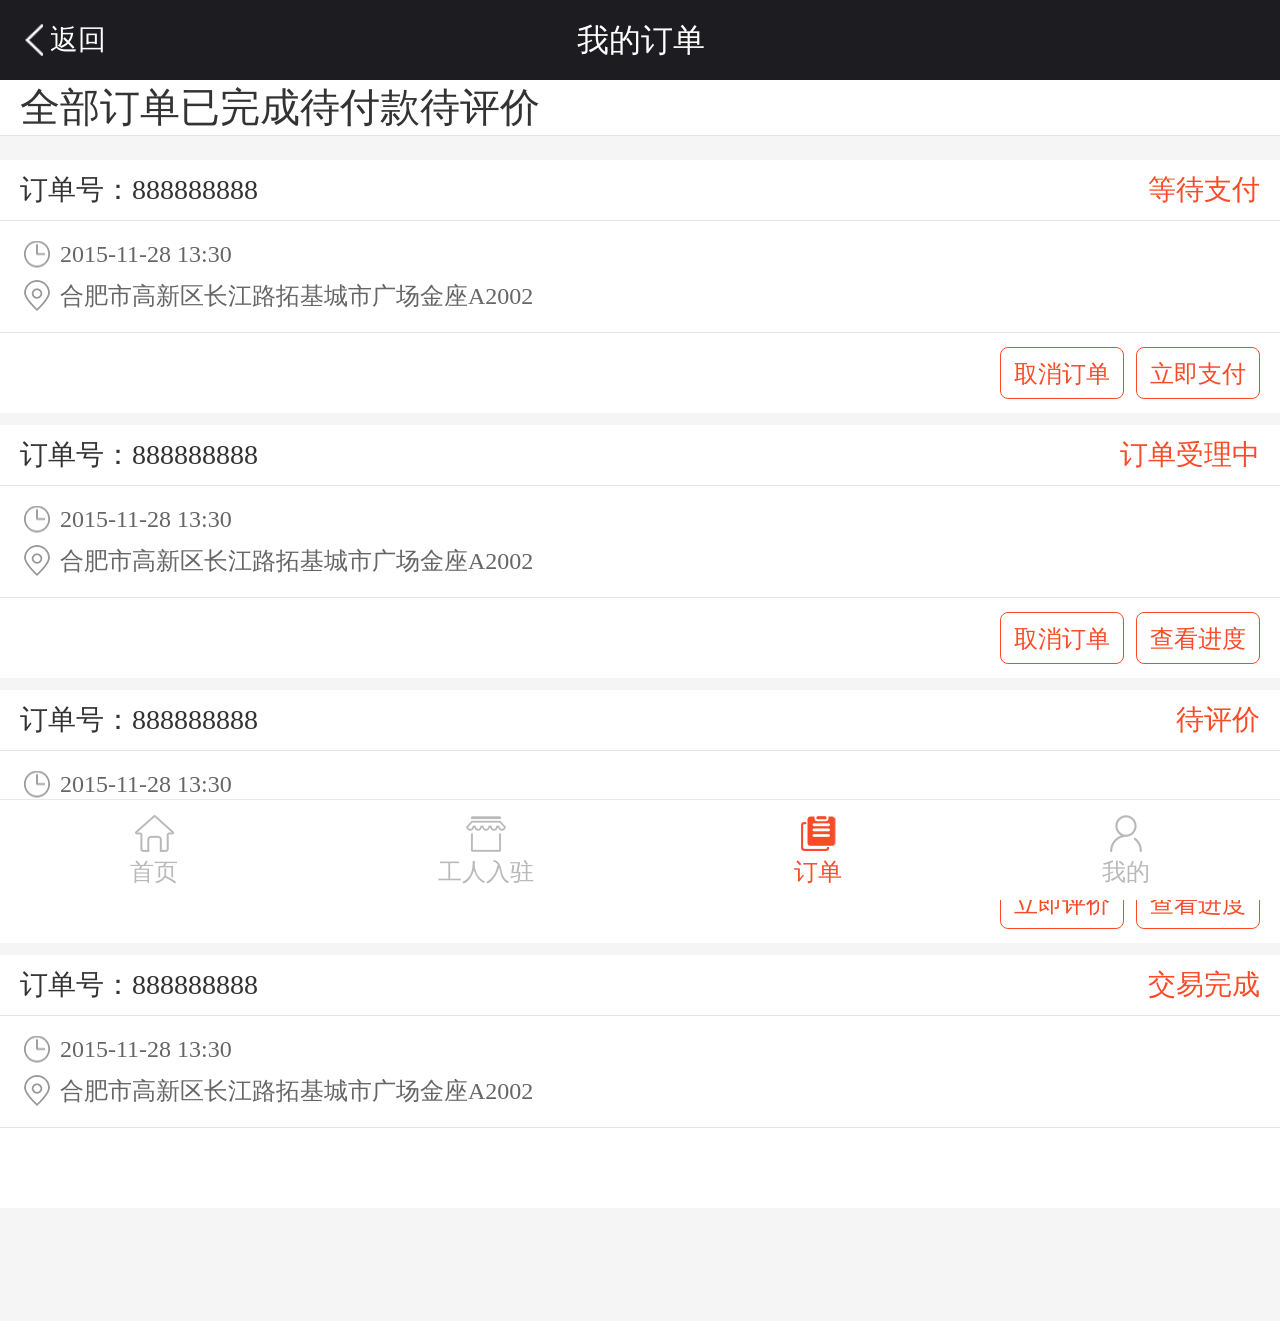
==== commit d52ab98f: "Merge branch 'master' of https://github.com/wuqiong947/study2016_12" ====
--- a/order.html
+++ b/order.html
@@ -52,7 +52,7 @@
           <div class="my-order-item-btn">
             <div class="pos-r">
               <span class="my-order-item-cancel">取消订单</span>
-              <span class="my-order-item-red"><a href="order-payment.html">立即支付</a></span>
+              <span class="my-order-item-red"><a href="order_pay.html">立即支付</a></span>
             </div>
           </div>
         </div>
@@ -241,9 +241,9 @@
 <footer class="footer" id="footer">
   <ul class="footnav box-flex">
     <li><a href="index.html" class="home"><i></i><span class="full-block">首页</span></a></li>
-    <li><a href="worker-join.html" class="foot-worker"><i></i><span class="full-block">工人入驻</span></a></li>
-    <li class="on"><a href="my-order.html" class="foot-order"><i></i><span class="full-block">订单</span></a></li>
-    <li><a href="my.html" class="my"><i></i><span class="full-block">我的</span></a></li>
+    <li><a href="zhandian_data.1.html" class="foot-worker"><i></i><span class="full-block">工人入驻</span></a></li>
+    <li class="on"><a href="order.html" class="foot-order"><i></i><span class="full-block">订单</span></a></li>
+    <li><a href="personal_center.html" class="my"><i></i><span class="full-block">我的</span></a></li>
   </ul>
 </footer>
 <!--footer-end-->
--- a/css/common.css
+++ b/css/common.css
@@ -14,12 +14,14 @@
 	-webkit-box-align: center;
 	align-items: center
 }
+
 .header-bot-item em {
 	font-size: 0.7rem;
 	display: block;
 	margin-left: 0.625rem;
 	text-align: center
 }
+
 .header-bot-item h2 {
 	font-size: 0.75rem;
 	text-align: center;
@@ -28,6 +30,7 @@
 	-ms-box-flex: 1;
 	box-flex: 1
 }
+
 .header-bot-item .tel {
 	width: 25px;
 	height: 25px;
@@ -39,17 +42,21 @@
 	background: url(../images/header-bot-tel.jpg) center center no-repeat;
 	background-size: cover
 }
+
 .banner {
 	position: relative;
 	background: #fff
 }
+
 .banner-pics-list li {
 	width: 100%
 }
+
 .banner-pics-list li a img {
 	display: block;
 	width: 100%
 }
+
 .banner-tit {
 	position: absolute;
 	left: 0;
@@ -59,6 +66,7 @@
 	text-align: center;
 	background-color: transparent
 }
+
 .banner-tit li {
 	width: 0.5rem;
 	height: 0.5rem;
@@ -69,13 +77,16 @@
 	border-radius: 100%;
 	margin-right: 0.3rem
 }
+
 .banner-tit li.on {
 	background-color: rgba(0, 0, 0, .4)
 }
+
 .ind-nav {
 	margin-bottom: 0.35rem;
 	position: relative
 }
+
 .ind-nav::after {
 	content: '';
 	height: 1px;
@@ -85,10 +96,12 @@
 	bottom: 0;
 	left: 0
 }
+
 .ind-nav .ind-tit {
 	height: 1.85rem;
 	background-color: #FFF
 }
+
 .ind-nav .ind-tit h2 {
 	height: 1.85rem;
 	line-height: 2rem;
@@ -99,14 +112,17 @@
 	background: url(../images/ind-tit.png) center center no-repeat;
 	background-size: contain
 }
+
 .ind-nav ul {
 	height: 8rem;
 	border-top: 1px solid #efefef;
 	overflow: hidden
 }
+
 .ind-nav ul.intro {
 	height: auto
 }
+
 .ind-nav ul li {
 	float: left;
 	width: 25%;
@@ -124,25 +140,30 @@
 	display: -webkit-box;
 	display: box
 }
+
 .ind-nav ul li:last-child {
 	border-right: none
 }
+
 .ind-nav ul li div {
 	margin: 0 auto;
 	width: 100%
 }
+
 .ind-nav ul li a i, .more i {
 	width: 1.5rem;
 	height: 1.5rem;
 	display: block;
 	margin: 0 auto 0.3rem
 }
+
 .ind-nav ul li a em, .ind-nav .more {
 	color: #222222;
 	font-size: 0.6rem;
 	text-align: center;
 	display: block
 }
+
 .ind-nav .more {
 	width: 25%;
 	position: absolute;
@@ -153,18 +174,22 @@
 	background-color: #fff;
 	border-bottom: 1px solid #ededed
 }
+
 .ind-nav .add-more {
 	width: 100%;
 	position: static;
 	border-bottom: none;
 	display: block
 }
+
 ul.intro li:last-child {
 	border-right: 1px solid #ededed
 }
+
 .ind-nav .hide-more {
 	display: none
 }
+
 .ind-item a {
 	padding: 0.4rem 0;
 	background-color: #fff;
@@ -177,25 +202,31 @@
 	-webkit-box-align: center;
 	align-items: center
 }
+
 .ind-item .ind-item-img {
 	height: 3rem;
 	width: 3rem;
 	margin: 0 0.5rem 0 0.8rem
 }
+
 .ind-item h3 {
 	font-size: 0.7rem;
 	margin-bottom: 0.2rem
 }
+
 .ind-item h3.red {
 	color: #ed5a37
 }
+
 .ind-item h3.green {
 	color: #3cad7b
 }
+
 .ind-item p {
 	color: #9d9a9b;
 	font-size: 0.6rem
 }
+
 .my-face {
 	height: 6.65rem;
 	width: 100%;
@@ -209,12 +240,14 @@
 	background: url(../images/face-bg.jpg) center center no-repeat;
 	background-size: cover
 }
+
 .my-face .my-face-con {
 	height: 5rem;
 	width: 5rem;
 	margin: 0 auto;
 	position: relative
 }
+
 .my-face .my-face-pic {
 	width: 3.75rem;
 	height: 3.75rem;
@@ -225,6 +258,7 @@
 	-webkit-border-radius: 100%;
 	border-radius: 100%
 }
+
 .my-face p {
 	width: 100%;
 	text-align: center;
@@ -234,11 +268,13 @@
 	bottom: 0;
 	left: 0
 }
+
 .personal-list ul {
 	margin-bottom: 0.25rem;
 	border-top: 1px solid #f5f5f5;
 	border-bottom: 1px solid #f5f5f5
 }
+
 .personal-list ul li {
 	padding: 0 5%;
 	height: 2.25rem;
@@ -247,33 +283,43 @@
 	background: url(../images/my-arrow.png) 95% center no-repeat;
 	background-size: 0.275rem 0.5rem
 }
+
 .personal-list ul li:last-child {
 	border-bottom: none
 }
+
 .personal-list ul li a.my-icon-wddd {
 	background-image: url(../images/my-icon-wddd.png)
 }
+
 .personal-list ul li a.my-icon-ddjd {
 	background-image: url(../images/my-icon-ddjd.png)
 }
+
 .personal-list ul li a.my-icon-grzl {
 	background-image: url(../images/my-icon-grzl.png)
 }
+
 .personal-list ul li a.my-icon-yhq {
 	background-image: url(../images/my-icon-yhq.png)
 }
+
 .personal-list ul li a.my-icon-wdjf {
 	background-image: url(../images/my-icon-wdjf.png)
 }
+
 .personal-list ul li a.my-icon-gsjj {
 	background-image: url(../images/my-icon-gsjj.png)
 }
+
 .personal-list ul li a.my-icon-bzzx {
 	background-image: url(../images/my-icon-bzzx.png)
 }
+
 .personal-list ul li a.my-icon-kfzx {
 	background-image: url(../images/my-icon-kfzx.png)
 }
+
 .personal-list ul li a {
 	color: #181818;
 	font-size: 0.7rem;
@@ -282,6 +328,7 @@
 	background-repeat: no-repeat;
 	background-size: auto 50%
 }
+
 .personal-list ul li a .my-tel {
 	float: right;
 	display: inline-block;
@@ -289,25 +336,28 @@
 	color: #999999;
 	font-size: 0.7rem
 }
+
 .personal-data1 ul li {
 	height: 2.25rem;
 	line-height: 2.25rem;
 	overflow: hidden;
 	border-bottom: 1px solid #e5e5e5;
 	padding: 0 0.5rem;
-	background: url(../images/my-arrow.png) 95% center no-repeat;
 	background-size: 0.275rem 0.5rem
 }
+
 .personal-data1 ul li a {
 	color: #181818;
 	font-size: 0.6rem
 }
+
 .personal-data1 ul li a span {
 	display: block;
 	max-width: 40%;
 	float: left;
 	overflow: hidden
 }
+
 .personal-data1 ul li a em {
 	max-width: 60%;
 	text-align: right;
@@ -321,12 +371,14 @@
 	overflow: hidden;
 	-webkit-box-pack: center
 }
+
 .center_edit {
 	width: 60%;
 	font-size: 0.9em;
 	color: #999;
 	border: 0px
 }
+
 .classification ul li {
 	padding: 1rem 0;
 	width: 50%;
@@ -337,18 +389,22 @@
 	-moz-box-sizing: border-box;
 	-webkit-box-sizing: border-box
 }
+
 .classification ul li:nth-last-child(odd) {
 	border-right: none
 }
+
 .classification ul li a {
 	display: block;
 	width: 6.5rem;
 	margin: 0 auto
 }
+
 .classification ul li a img {
 	width: 6.5rem;
 	height: 5.5rem
 }
+
 .classification ul li a span {
 	height: 1.6rem;
 	line-height: 0.8rem;
@@ -364,6 +420,7 @@
 	overflow: hidden;
 	-webkit-box-pack: center
 }
+
 .classification ul.other li a .other-img {
 	width: 4.5rem;
 	height: 4.5rem;
@@ -373,6 +430,7 @@
 	-webkit-border-radius: 100%;
 	border-radius: 100%
 }
+
 .pro-list ul li {
 	padding: 0.5rem 0.4rem;
 	border-bottom: 1px solid #e5e5e5;
@@ -387,10 +445,12 @@
 	-moz-box-sizing: border-box;
 	-webkit-box-sizing: border-box
 }
+
 .pro-list ul li a .pro-list-img {
 	width: 4.7rem;
 	height: 3.85rem
 }
+
 .pro-list ul li .pro-list-txt {
 	padding: 0 0.5rem;
 	-webkit-box-flex: 1;
@@ -398,6 +458,7 @@
 	-ms-box-flex: 1;
 	box-flex: 1
 }
+
 .pro-list ul li .pro-list-txt .pro-list-txt-tit {
 	font-size: 0.7rem;
 	color: #181818;
@@ -408,25 +469,30 @@
 	overflow: hidden;
 	-webkit-box-pack: center
 }
+
 .pro-list ul li .pro-list-txt span {
 	color: #fff;
 	font-size: 0.6rem;
 	background-color: #fa4b28;
 	padding: 0 0.1rem
 }
+
 .pro-list ul li .pro-list-txt p, .pro-list ul li .pro-list-txt p a {
 	display: inline-block;
 	color: #999999;
 	font-size: 0.7rem
 }
+
 .goods-allocation ul {
 	background-color: transparent
 }
+
 .goods-allocation ul li {
 	background-color: #fff;
 	margin-top: 0.3rem;
 	padding: 0.6rem
 }
+
 .goods-allocation ul li a {
 	background: url(../images/my-arrow.png) 95% center no-repeat;
 	background-size: 0.275rem 0.5rem;
@@ -438,21 +504,25 @@
 	-webkit-align-items: center;
 	align-items: center
 }
+
 .goods-allocation-img {
 	width: 3.2rem;
 	height: 3.2rem;
 	margin-right: 0.5rem;
 	overflow: hidden
 }
+
 .goods-allocation-txt h2 {
 	color: #222222;
 	font-size: 0.7rem;
 	margin-bottom: 0.2rem
 }
+
 .goods-allocation-txt p {
 	color: #666666;
 	font-size: 0.6rem
 }
+
 .details-price, .min-price {
 	background-color: #fff;
 	padding: 0 0.5rem;
@@ -460,31 +530,38 @@
 	margin-bottom: 0.3rem;
 	color: #181818
 }
+
 .details-price li {
 	height: 1.9rem;
 	line-height: 1.9rem;
 	border-bottom: 1px solid #efefef
 }
+
 .details-price li:last-child {
 	border-bottom: none
 }
+
 .details-price li em {
 	color: #fa4b28;
 	font-size: 0.85rem
 }
+
 .min-price-tit {
 	padding: 0.5rem 0
 }
+
 .min-price-tit h2 {
 	border-left: 2px solid #fa4b28;
 	padding-left: 0.25rem;
 	color: #999999;
 	font-size: 0.7rem
 }
+
 .min-price-con {
 	line-height: 1rem;
 	padding-bottom: 0.75rem
 }
+
 .min-price-bot {
 	width: 100%;
 	position: fixed;
@@ -493,23 +570,28 @@
 	height: 2.1rem;
 	line-height: 2.1rem
 }
+
 .min-price-bot a {
 	color: #fff;
 	font-size: 0.75rem;
 	text-align: center;
 	display: block
 }
+
 .min-price-bot div {
 	width: 50%;
 	height: 100%;
 	float: left
 }
+
 .min-price-tel {
 	background-color: #1a85f8
 }
+
 .min-price-order {
 	background-color: #ff731c
 }
+
 .car-description {
 	color: #181818;
 	font-size: 0.6rem;
@@ -518,15 +600,18 @@
 	padding: 0.5rem;
 	border-bottom: 1px solid #e5e5e5
 }
+
 ul.car-details {
 	margin-bottom: 0.3rem;
 	padding: 0.5rem;
 	font-size: 0.6rem;
 	color: #999999
 }
+
 ul.car-details em {
 	display: inline-block
 }
+
 ul.car-details li {
 	width: 100%;
 	float: left;
@@ -539,27 +624,35 @@
 	-moz-box-sizing: border-box;
 	-webkit-box-sizing: border-box
 }
+
 ul.car-details li.fwfw {
 	background-image: url(../images/fwfw.png)
 }
+
 ul.car-details li.fwqy {
 	background-image: url(../images/fwqy.png)
 }
+
 ul.car-details li.fwdz {
 	background-image: url(../images/fwdz.png)
 }
+
 ul.car-details li.fwdh {
 	background-image: url(../images/fwdh.png)
 }
+
 ul.repair-price li span {
 	color: #999999
 }
+
 ul.repair-price li span i {
 	color: #fa4b28
 }
+
 ul.repair-price li span em {
 	font-size: 0.9rem
 }
+
 .tip {
 	margin-bottom: 0.3rem;
 	margin-left: 0.5rem;
@@ -569,6 +662,7 @@
 	color: #ff731c;
 	font-size: 0.5rem
 }
+
 .repair-price-con ul li {
 	font-size: 0.2rem;
 	list-style-type: none;
@@ -576,14 +670,17 @@
 	margin-left: 0.5rem;
 	list-style: disc
 }
+
 .repair-price-con ul li a {
 	font-size: 0.6rem;
 	color: #0c75e7;
 	text-decoration: underline
 }
+
 .order-confirm {
 	padding: 0.3rem 0
 }
+
 ul.order-confirm-list li {
 	width: 100%;
 	padding: 0.3rem 0.5rem;
@@ -595,12 +692,14 @@
 	-moz-box-sizing: border-box;
 	-webkit-box-sizing: border-box
 }
+
 ul.order-confirm-list li h2 {
 	margin-right: 0.5rem;
 	display: block;
 	color: #666666;
 	font-size: 0.6rem
 }
+
 ul.order-confirm-list li span {
 	display: block;
 	color: #181818;
@@ -610,10 +709,12 @@
 	-ms-box-flex: 1;
 	box-flex: 1
 }
+
 ul.order-price {
 	padding: 0 0.5rem;
 	margin: 0.3rem 0
 }
+
 ul.order-price li {
 	width: 100%;
 	height: 1.9rem;
@@ -623,15 +724,18 @@
 	display: -webkit-box;
 	display: box
 }
+
 ul.order-price li:last-child {
 	border-top: 1px solid #f5f5f5
 }
+
 ul.order-price li h2 {
 	margin-right: 0.5rem;
 	display: block;
 	color: #666666;
 	font-size: 0.6rem
 }
+
 ul.order-price li span {
 	color: #fa4b28;
 	font-size: 0.6rem;
@@ -642,18 +746,22 @@
 	-ms-box-flex: 1;
 	box-flex: 1
 }
+
 ul.order-price li p {
 	width: 100%;
 	font-size: 0.7rem;
 	color: #181818;
 	text-align: right
 }
+
 ul.order-price li p em {
 	color: #fa4b28
 }
+
 .order-schedule-img {
 	padding: 0.5rem 0
 }
+
 a.pay, span.cancel, .submit-btn, .confirm-payment, .order, .sure-order, .tjxx {
 	border: none !important;
 	padding: 0 !important;
@@ -670,44 +778,53 @@
 	border-radius: 0.2rem;
 	font-size: 0.8rem
 }
+
 .order-num span.state {
 	color: #1a85f9;
 	font-size: 0.6rem
 }
+
 ul.order-cancel-list li:last-child {
 	height: 2rem;
 	line-height: 2rem;
 	padding: 0 0.5rem;
 	border-top: 1px solid #e5e5e5
 }
+
 ul.order-cancel-list li p {
 	width: 100%;
 	font-size: 0.7rem;
 	color: #181818;
 	text-align: left
 }
+
 ul.order-cancel-list li p em {
 	color: #fa4b28
 }
+
 span.cancel {
 	color: #ff731c;
 	background-color: transparent;
 	border: 1px solid #ff731c
 }
+
 .order-num, .payways {
 	background-color: #fff;
 	margin-bottom: 0.3rem;
 	color: #181818;
 	font-size: 0.7rem
 }
+
 .order-num, .payways-tit {
 	height: 1.85rem;
 	line-height: 1.85rem;
 	padding: 0 0.6rem
 }
+
 .payways ul li, .payways-tit {
 	border-bottom: 1px solid #f3f3f3
 }
+
 .payways ul li a {
 	padding: 0.6rem;
 	background: url(../images/my-arrow.png) 95% center no-repeat;
@@ -720,25 +837,30 @@
 	-webkit-align-items: center;
 	align-items: center
 }
+
 .payways-img {
 	width: 2rem;
 	height: 2rem;
 	margin-right: 0.5rem;
 	overflow: hidden
 }
+
 .payways-txt {
 	-webkit-box-flex: 1;
 	-moz-box-flex: 1;
 	-ms-box-flex: 1;
 	box-flex: 1
 }
+
 .payways-txt h2 {
 	color: #181818
 }
+
 .payways-txt p {
 	color: #999999;
 	font-size: 0.6rem
 }
+
 .integral-head {
 	height: 4.45rem;
 	width: 100%;
@@ -748,15 +870,18 @@
 	-webkit-box-sizing: border-box;
 	padding-top: 1.5rem
 }
+
 .integral-head p {
 	color: #fff;
 	font-size: 0.7rem;
 	text-align: center
 }
+
 .integral-head p em {
 	font-size: 1.8rem;
 	text-shadow: 0 0 0.1rem rgba(161, 9, 24, 0.4)
 }
+
 .integral-rule {
 	background-color: #fff;
 	padding: 0 0.5rem;
@@ -764,19 +889,23 @@
 	margin-bottom: 0.3rem;
 	color: #181818
 }
+
 .integral-rule-tit {
 	padding: 0.5rem 0
 }
+
 .integral-rule-tit h2 {
 	border-left: 2px solid #fa4b28;
 	padding-left: 0.25rem;
 	color: #999999;
 	font-size: 0.6rem
 }
+
 .integral-rule-con {
 	line-height: 1.2rem;
 	padding-bottom: 1rem
 }
+
 .modify input {
 	width: 100%;
 	line-height: 2.2rem;
@@ -791,22 +920,27 @@
 	-moz-box-sizing: border-box;
 	-webkit-box-sizing: border-box
 }
+
 .modify input::-webkit-input-placeholder {
 	color: #181818;
 	font-size: 0.6rem
 }
+
 .modify input:-moz-placeholder {
 	color: #181818;
 	font-size: 0.6rem
 }
+
 .modify input::-moz-placeholder {
 	color: #181818;
 	font-size: 0.6rem
 }
+
 .modify input:-ms-input-placeholder {
 	color: #181818;
 	font-size: 0.6rem
 }
+
 .registered {
 	margin-top: 0.3rem;
 	padding: 0 0.5rem;
@@ -814,13 +948,16 @@
 	border-top: 1px solid #e8e8e8;
 	border-bottom: 1px solid #e8e8e8
 }
+
 .registered .field {
 	border-bottom: 1px solid #efefef;
 	position: relative
 }
+
 .registered .field:last-child {
 	border-bottom: none
 }
+
 .registered .field a.fsyzm {
 	position: absolute;
 	right: 0.5rem;
@@ -836,32 +973,41 @@
 	-webkit-border-radius: 0.3rem;
 	border-radius: 0.3rem
 }
+
 .registered .field input {
 	padding: 0.6rem 0;
 	font-size: 15px;
 	color: #c8c8c8
 }
+
 .registered .field input.username {
 	width: 100%
 }
+
 .registered .field input.yzm {
 	width: 50%
 }
+
 .registered .field input::-webkit-input-placeholder {
 	color: #c8c8c8
 }
+
 .registered .field input:-moz-placeholder {
 	color: #c8c8c8
 }
+
 .registered .field input::-moz-placeholder {
 	color: #c8c8c8
 }
+
 .registered .field input:-ms-input-placeholder {
 	color: #c8c8c8
 }
+
 .modify {
 	position: relative
 }
+
 .clear-close {
 	display: none;
 	position: absolute;
@@ -874,21 +1020,26 @@
 	background-size: contain;
 	outline: none
 }
+
 .username::-ms-clear {
 	display: none
 }
+
 .username:valid+.clear-close {
 	display: inline
 }
+
 .add-class ul {
 	margin-bottom: 0.3rem
 }
+
 .add-class ul li {
 	padding: 0 0.5rem;
 	border-bottom: 1px solid #e5e5e5;
 	height: 2.25rem;
 	line-height: 2.25rem
 }
+
 .add-class ul li label {
 	color: #181818;
 	font-size: 0.7rem;
@@ -897,18 +1048,22 @@
 	min-width: 2rem;
 	display: inline-block
 }
+
 .add-class ul li input {
 	color: #bbbbbb;
 	font-size: 0.7rem;
 	width: 11rem
 }
+
 .online-evaluation-textarea {
 	margin-bottom: 0 !important
 }
+
 .upload-photos {
 	padding: 0.5rem;
 	background-color: #fff
 }
+
 .upload-photos span {
 	display: inline-block;
 	width: 3.5rem;
@@ -916,25 +1071,30 @@
 	background: url(../images/camera.png) center center no-repeat;
 	background-size: contain
 }
+
 .upload-photos img {
 	display: inline-block;
 	width: 3.5rem;
 	height: 3.5rem
 }
+
 .order-evaluation .maintenance-reservation-textarea {
 	min-height: 6rem
 }
+
 .order-evaluation .maintenance-reservation-textarea span {
 	padding: 1.5rem 0 1.5rem 2rem;
 	margin-top: -1.5rem;
 	background: url(../images/order-evaluation-icon.png) left center no-repeat;
 	background-size: 1.65rem 1.175rem
 }
+
 .service-evaluation {
 	background-color: #fff;
 	padding: 0.5rem;
 	border-top: 1px solid #e8f3fe
 }
+
 .service-evaluation span {
 	font-size: 0.6rem;
 	margin-right: 0.3rem;
@@ -943,6 +1103,7 @@
 	height: 0.75rem;
 	line-height: 0.75rem
 }
+
 .worker-item {
 	margin-bottom: 0.3rem;
 	background-color: #fff;
@@ -950,22 +1111,27 @@
 	font-size: 0.6rem;
 	color: #181818
 }
+
 .worker-item-tit {
 	padding: 0.5rem 0
 }
+
 .worker-item-tit h2 {
 	border-left: 2px solid #fa4b28;
 	padding-left: 0.25rem;
 	color: #999999;
 	font-size: 0.6rem
 }
+
 .worker-item-con {
 	line-height: 1rem;
 	padding-bottom: 0.75rem
 }
+
 .worker {
 	padding: 0
 }
+
 .worker .worker-top {
 	padding: 0.5rem;
 	border-bottom: 1px solid #efefef;
@@ -977,30 +1143,36 @@
 	-webkit-align-items: center;
 	align-items: center
 }
+
 .worker .worker-top .worker-top-img {
 	width: 3.25rem;
 	height: auto;
 	margin-right: 0.5rem;
 	border: 1px solid #e8e8e8
 }
+
 .worker .worker-top .worker-top-txt {
 	-webkit-box-flex: 1;
 	-moz-box-flex: 1;
 	-ms-box-flex: 1;
 	box-flex: 1
 }
+
 .worker .worker-top .worker-top-txt h2 {
 	font-size: 0.7rem;
 	margin-bottom: 0.2rem
 }
+
 .worker .worker-top .worker-top-txt span {
 	line-height: 1rem;
 	color: #777777;
 	margin-right: 0.5rem
 }
+
 .worker .worker-top .worker-top-txt span:last-child {
 	display: block
 }
+
 .worker .worker-bot {
 	padding: 0 0.5rem;
 	height: 1.75rem;
@@ -1008,22 +1180,27 @@
 	background: url(../images/my-arrow.png) 95% center no-repeat;
 	background-size: 0.275rem 0.5rem
 }
+
 .worker .worker-bot a {
 	display: inline-block
 }
+
 .worker .worker-bot span {
 	display: inline-block;
 	margin-right: 0.1rem;
 	vertical-align: middle
 }
+
 .worker .worker-bot span:first-child {
 	color: #181818;
 	font-size: 0.6rem
 }
+
 .worker .worker-bot span:last-child {
 	color: #777777;
 	font-size: 0.5rem
 }
+
 .sa_star {
 	background: url(../images/star.png) no-repeat transparent;
 	background-size: 7.575rem auto;
@@ -1032,6 +1209,7 @@
 	height: 0.6rem;
 	display: block
 }
+
 .sa_d {
 	background: url(../images/star.png) no-repeat transparent;
 	background-size: 7.575rem auto;
@@ -1039,24 +1217,30 @@
 	height: 0.6rem;
 	display: block
 }
+
 .user-evaluation-item {
 	padding: 0.5rem;
 	font-size: 0.6rem;
 	border-bottom: 1px solid #e5e5e5
 }
+
 .user-evaluation-item .phone {
 	color: #181818;
 	margin-right: 0.5rem
 }
+
 .user-evaluation-item .time {
 	color: #999999
 }
+
 .user-evaluation-item-con-txt, .user-evaluation-item-con-img {
 	margin-top: 0.5rem
 }
+
 .user-evaluation-item-con-img {
 	margin-right: -0.35rem
 }
+
 .user-evaluation-item-con-img img {
 	float: left;
 	width: 2.7rem;
@@ -1064,36 +1248,44 @@
 	margin-right: 0.35rem;
 	margin-top: 0.35rem
 }
+
 .book-process, .project-description {
 	background-color: #fff;
 	margin-bottom: 0.3rem
 }
+
 .book-process-tit {
 	line-height: 1.7rem;
 	font-size: 0.7rem;
 	color: #181818;
 	padding-left: 0.5rem
 }
+
 .book-process-con {
 	padding-bottom: 0.5rem
 }
+
 .project-description {
 	padding: 0 0.6rem
 }
+
 .project-description-tit {
 	padding: 0.5rem 0
 }
+
 .project-description-tit h2 {
 	font-size: 0.7rem;
 	border-left: 2px solid #fa4b28;
 	padding-left: 0.25rem;
 	color: #999999
 }
+
 .project-description-con {
 	font-size: 0.6rem;
 	line-height: 1rem;
 	padding-bottom: 0.75rem
 }
+
 .book-recovery-bot {
 	width: 100%;
 	position: fixed;
@@ -1102,32 +1294,39 @@
 	height: 2.1rem;
 	line-height: 2.1rem
 }
+
 .book-recovery-bot div {
 	width: 50%;
 	height: 100%;
 	float: left
 }
+
 .book-recovery-bot a {
 	color: #fff;
 	font-size: 0.75rem;
 	text-align: center;
 	display: block
 }
+
 .assessment {
 	background-color: #30b507
 }
+
 .book {
 	background-color: #ff731c
 }
+
 .maintenance-reservation ul {
 	padding: 0 0.5rem
 }
+
 .maintenance-reservation ul li {
 	height: 2.25rem;
 	line-height: 2.25rem;
 	background: url(../images/my-arrow.png) right center no-repeat;
 	background-size: 0.275rem 0.5rem
 }
+
 .maintenance-reservation ul li a {
 	font-size: 0.6rem;
 	color: #181818;
@@ -1139,12 +1338,14 @@
 	-webkit-align-items: center;
 	align-items: center
 }
+
 .maintenance-reservation ul li a i {
 	display: block;
 	width: 0.75rem;
 	height: 0.9rem;
 	margin-right: 0.45rem
 }
+
 .maintenance-reservation ul li a span {
 	display: block;
 	border-bottom: 1px solid #e5e5e5;
@@ -1153,9 +1354,11 @@
 	-ms-box-flex: 1;
 	box-flex: 1
 }
+
 .maintenance-reservation ul li:last-child a span {
 	border-bottom: none
 }
+
 .maintenance-reservation-textarea {
 	min-height: 3.5rem;
 	font-size: 0.6rem;
@@ -1164,9 +1367,11 @@
 	background-color: #fff;
 	position: relative
 }
+
 .maintenance-reservation-textarea .textarea {
 	width: 100%
 }
+
 .maintenance-reservation-textarea .layer {
 	position: absolute;
 	top: 0.5rem;
@@ -1177,6 +1382,7 @@
 	left: 0.5rem;
 	top: 0.5rem
 }
+
 .maintenance-reservation-textarea span {
 	display: block;
 	background: url(../images/input-icon.png) left center no-repeat;
@@ -1185,12 +1391,14 @@
 	font-size: 0.6rem;
 	color: #bbbbbb
 }
+
 .order-details {
 	margin-bottom: 0.3rem;
 	padding: 0 0.5rem 0.5rem 0.5rem;
 	background-color: #fff;
 	font-size: 0.6rem
 }
+
 .order-details-tit {
 	background: url(../images/order-details-icon.png) left center no-repeat;
 	background-size: 0.75rem 0.75rem;
@@ -1200,10 +1408,12 @@
 	color: #181818;
 	border-bottom: 1px solid #e5e5e5
 }
+
 .order-details-con p {
 	padding: 0.5rem 0;
 	position: relative
 }
+
 .order-details-con p input.order-number {
 	width: 3rem;
 	padding: 0.25rem;
@@ -1212,6 +1422,7 @@
 	border: 1px solid #aaaaaa;
 	margin: 0 0.3rem
 }
+
 .order-details-con p input[type="checkbox"] {
 	position: absolute;
 	right: 0;
@@ -1225,32 +1436,39 @@
 	-webkit-appearance: none;
 	border: 0
 }
+
 .order-details-con p input[type=checkbox]:checked {
 	background-image: url(../images/checkbox-on.png)
 }
+
 .reservation {
 	margin-bottom: 0.3rem
 }
+
 .worker-join .worker-join-item {
 	font-size: 0.7rem;
 	padding: 0.6rem 0.5rem;
 	background-color: #fff;
 	border-bottom: 1px solid #e5e5e5
 }
+
 .worker-join .worker-join-item label {
 	float: left;
 	min-width: 2.2rem;
 	margin-right: 0.3rem;
 	text-align: right
 }
+
 .worker-join .worker-join-item input {
 	float: left
 }
+
 .worker-join-item.file, .worker-join-item.select {
 	position: relative;
 	background: #fff url(../images/my-arrow.png) 95% center no-repeat;
 	background-size: 0.275rem 0.5rem
 }
+
 .worker-join .worker-join-item.file .worker-img {
 	position: absolute;
 	right: 10%;
@@ -1263,6 +1481,7 @@
 	border-radius: 0.3rem;
 	overflow: hidden
 }
+
 #nav {
 	position: fixed;
 	top: 0;
@@ -1270,9 +1489,11 @@
 	right: 0;
 	z-index: 1000
 }
+
 #menu_con {
 	overflow: hidden
 }
+
 .coupons-tabBox ul {
 	display: -moz-box;
 	display: -webkit-box;
@@ -1283,6 +1504,7 @@
 	-webkit-align-items: center;
 	align-items: center
 }
+
 .coupons-tabBox ul a {
 	padding: 0.5rem 0;
 	-webkit-box-flex: 1;
@@ -1292,16 +1514,20 @@
 	font-size: 0.7rem;
 	color: #181818
 }
+
 .coupons-tabBox ul a:last-child {
 	border-right: none
 }
+
 .coupons-tabBox ul li span {
 	display: block
 }
+
 .coupons-tabBox ul a.selected {
 	border-bottom: 2px solid #fa4b28;
 	color: #fa4b28
 }
+
 .coupons-tabBox .coupons-tabBoxitem {
 	height: 3rem;
 	background-color: #fff;
@@ -1314,6 +1540,7 @@
 	-webkit-align-items: center;
 	align-items: center
 }
+
 .coupons-tabBox .coupons-tabBoxitem .coupons-img {
 	height: 3rem;
 	line-height: 3rem;
@@ -1323,15 +1550,19 @@
 	font-weight: bold;
 	width: 4.75rem
 }
+
 .coupons-tabBox .coupons-tabBoxitem .coupons-img.coupons-redbg {
 	background-color: #f54545
 }
+
 .coupons-tabBox .coupons-tabBoxitem .coupons-img.coupons-greybg {
 	background-color: #b2b2b3
 }
+
 .coupons-tabBox .coupons-tabBoxitem .coupons-img em {
 	font-size: 1.5rem
 }
+
 .coupons-tabBox .coupons-tabBoxitem .coupons-txt {
 	margin-left: 0.5rem;
 	-webkit-box-flex: 1;
@@ -1339,22 +1570,27 @@
 	-ms-box-flex: 1;
 	box-flex: 1
 }
+
 .coupons-tabBox .coupons-tabBoxitem .coupons-txt h3 {
 	display: block;
 	color: #181818;
 	font-size: 0.7rem
 }
+
 .coupons-tabBox .coupons-tabBoxitem .coupons-txt span {
 	display: block;
 	color: #999999;
 	font-size: 0.6rem
 }
+
 .my-order ul {
 	padding: 0 0.5rem
 }
+
 .my-order #nav {
 	border-bottom: 1px solid #e5e5e5
 }
+
 .my-order ul {
 	display: -moz-box;
 	display: -webkit-box;
@@ -1365,6 +1601,7 @@
 	-webkit-align-items: center;
 	align-items: center
 }
+
 .my-order ul a {
 	padding: 0.5rem 0;
 	-webkit-box-flex: 1;
@@ -1374,44 +1611,56 @@
 	font-size: 0.7rem;
 	color: #181818
 }
+
 .my-order ul a:last-child {
 	border-right: none
 }
+
 .my-order ul li span {
 	display: block
 }
+
 .my-order ul a.selected {
 	border-bottom: 2px solid #fa4b28;
 	color: #fa4b28
 }
+
 .my-order-item {
 	background-color: #fff;
 	margin-bottom: 0.3rem
 }
+
 .my-order-item-tit {
 	padding: 0 0.5rem;
 	font-size: 0.7rem;
 	height: 1.5rem;
 	line-height: 1.5rem
 }
+
 .my-order-item-tit h3 {
 	float: left
 }
+
 .my-order-item-tit span {
 	float: right
 }
+
 .my-order-wait-zf {
 	color: #fa4b28
 }
+
 .my-order-acceptance {
 	color: #fa4b28
 }
+
 .my-order-wait-pj {
 	color: #fa4b28
 }
+
 .my-order-over {
 	color: #fa4b28
 }
+
 .my-order-item-txt {
 	padding: 0.5rem;
 	border-top: 1px solid #e5e5e5;
@@ -1419,27 +1668,32 @@
 	font-size: 0.6rem;
 	color: #666666
 }
+
 .my-order-time {
 	background: url(../images/my-order-time.png) left center no-repeat;
 	background-size: 0.9rem 0.9rem;
 	padding-left: 1rem;
 	margin-bottom: 0.3rem
 }
+
 .my-order-name {
 	background: url(../images/goods_name.png) left center no-repeat;
 	background-size: 0.9rem 0.9rem;
 	padding-left: 1rem;
 	margin-bottom: 0.3rem
 }
+
 .my-order-address {
 	background: url(../images/my-order-address.png) left center no-repeat;
 	background-size: 0.9rem 0.9rem;
 	padding-left: 1rem
 }
+
 .my-order-item-btn {
 	position: relative;
 	height: 2rem
 }
+
 .my-order-item-btn span {
 	display: block;
 	float: left;
@@ -1455,23 +1709,28 @@
 	-webkit-border-radius: 0.2rem;
 	border-radius: 0.2rem
 }
+
 .my-order-item-btn span.my-order-item-red {
 	border: 1px solid #fa4b28;
 	color: #fa4b28
 }
+
 .my-order-item-btn span.my-order-item-red a, .my-order-item-btn span.my-order-item-jindu a {
 	color: #fa4b28
 }
+
 .pos-r {
 	position: absolute;
 	right: 0.5rem;
 	top: 0.35rem
 }
+
 .jbsf-item {
 	border-bottom: 1px solid #e5e5e5;
 	padding: 0.5rem;
 	position: relative
 }
+
 .top:after {
 	content: '';
 	display: block;
@@ -1485,15 +1744,19 @@
 	background: url(../images/topthree-icon.png) left center no-repeat;
 	background-size: contain
 }
+
 .topone:after {
 	content: '01'
 }
+
 .toptwo:after {
 	content: '02'
 }
+
 .topthree:after {
 	content: '03'
 }
+
 .jbsf-item {
 	display: -moz-box;
 	display: -webkit-box;
@@ -1503,16 +1766,19 @@
 	-webkit-align-items: center;
 	align-items: center
 }
+
 .jbsf-item .jbsf-item-img {
 	border: 1px solid #dfdfdf;
 	width: 3.25rem;
 	height: 3rem;
 	overflow: hidden
 }
+
 .jbsf-item .jbsf-item-img img {
 	width: 100%;
 	height: 100%
 }
+
 .jbsf-item .jbsf-item-txt {
 	padding-left: 0.3rem;
 	-webkit-box-flex: 1;
@@ -1520,32 +1786,40 @@
 	-ms-box-flex: 1;
 	box-flex: 1
 }
+
 .jbsf-item .jbsf-item-txt h2 {
 	font-size: 0.7rem;
 	color: #181818
 }
+
 .jbsf-item .jbsf-item-txt .order-total, .jbsf-item .jbsf-item-txt .jbsf-details {
 	height: 1rem;
 	line-height: 1rem
 }
+
 .jbsf-item .jbsf-item-txt .order-total span, .jbsf-item .jbsf-item-txt .jbsf-details span {
 	display: inline-block;
 	vertical-align: middle;
 	color: #777777;
 	font-size: 0.6rem
 }
+
 .jbsf-item .jbsf-item-txt .order-total .sa_star {
 	margin-right: 0.5rem
 }
+
 .jbsf-details .work-type {
 	background-image: url(../images/work-type.png)
 }
+
 .jbsf-details .work-ages {
 	background-image: url(../images/work-ages.png)
 }
+
 .jbsf-details .worker-address {
 	background-image: url(../images/worker-address.png)
 }
+
 .jbsf-details span, .jbsf-details div {
 	vertical-align: middle;
 	padding-left: 0.7rem;
@@ -1553,16 +1827,19 @@
 	background-position: left center;
 	background-size: 0.6rem 0.6rem
 }
+
 .set_img {
 	margin-right: 0.5rem;
 	width: 3.5rem;
 	height: 3.5rem
 }
+
 .mui-dtpicker-title h5 {
 	box-sizing: border-box;
 	-moz-box-sizing: border-box;
 	-webkit-box-sizing: border-box
 }
+
 .modify {
 	line-height: 1.2rem;
 	padding: 0.5rem;
@@ -1574,16 +1851,20 @@
 	right: 0;
 	top: 2rem
 }
+
 .order-total #star, .jbsf-item-txt a {
 	display: inline-block
 }
+
 .worker-bot #star {
 	display: inline-block;
 	vertical-align: middle
 }
+
 #star {
 	height: 0.75rem
 }
+
 #star ul {
 	float: left;
 	display: inline-block;
@@ -1591,6 +1872,7 @@
 	line-height: 0.75rem;
 	background-color: transparent
 }
+
 #star li {
 	height: 0.75rem;
 	line-height: 0.75rem;
@@ -1604,38 +1886,46 @@
 	background: url(../images/star.png) center center no-repeat;
 	background-size: 0.75rem 0.775rem
 }
+
 #star li.on {
 	background: url(../images/star-on.png) center center no-repeat;
 	background-size: 0.75rem 0.775rem
 }
+
 .my-order-item-btn span.my-order-item-blue {
 	border: 1px solid blue;
 	color: blue
 }
+
 .my-order-item-btn span.my-order-item-gray {
 	border: 1px solid grey;
 	color: grey
 }
+
 .book-ok {
 	margin-top: 5rem;
 	text-align: center
 }
+
 .book-ok-img {
 	height: 3.5rem;
 	width: 3.5rem;
 	margin: 0 auto;
 	margin-bottom: 0.5rem
 }
+
 .book-ok h2 {
 	font-size: 1rem;
 	color: #999999;
 	margin-bottom: 0.5rem
 }
+
 .book-ok p {
 	font-size: 0.6rem;
 	color: #555555;
 	margin-bottom: 0.5rem
 }
+
 .book-ok a {
 	width: 6rem;
 	height: 1.5rem;
@@ -1647,4 +1937,4 @@
 	-moz-border-radius: 100px;
 	-webkit-border-radius: 100px;
 	border-radius: 100px
-}+}
